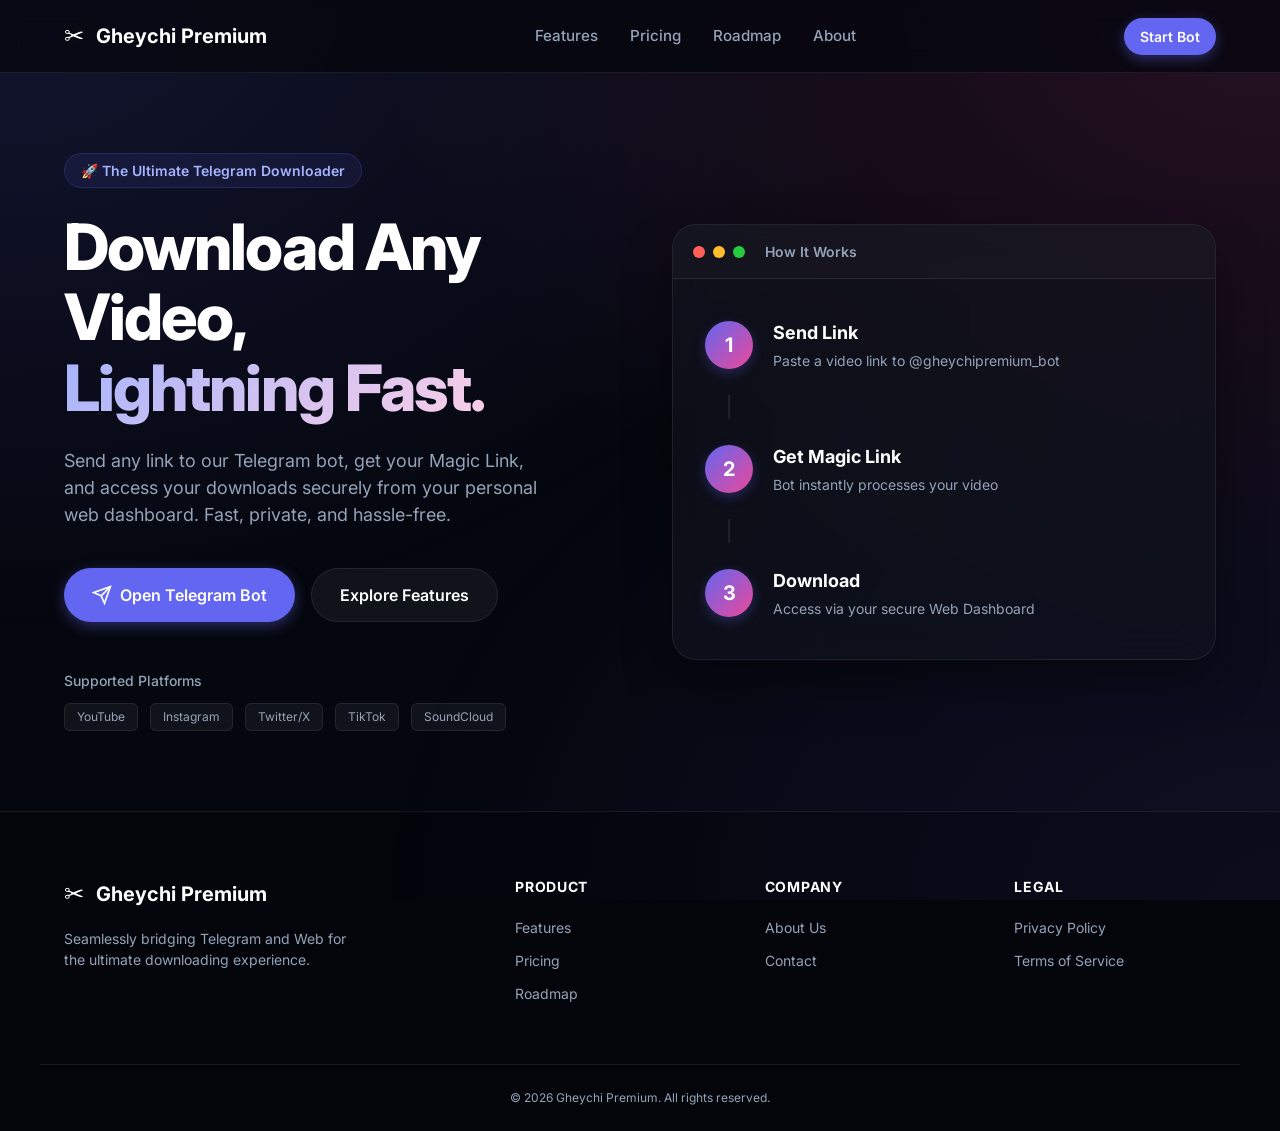
==== website/index.html @ db09d7d5 "Update bot username in website to @gheychipremium_bot" ====
<!DOCTYPE html>
<html lang="en">
<head>
    <meta charset="UTF-8">
    <meta name="viewport" content="width=device-width, initial-scale=1.0">
    <title>Gheychi Premium | Ultimate Media Downloader</title>
    <link rel="preconnect" href="https://fonts.googleapis.com">
    <link rel="preconnect" href="https://fonts.gstatic.com" crossorigin>
    <link href="https://fonts.googleapis.com/css2?family=Inter:wght@400;500;600;700;800&display=swap" rel="stylesheet">
    <link rel="stylesheet" href="style.css">
</head>
<body>
    <div class="background-mesh"></div>

    <nav class="navbar">
        <div class="container nav-wrapper">
            <a href="index.html" class="brand">
                <span class="brand-icon">✂️</span>
                <span class="brand-text">Gheychi Premium</span>
            </a>
            <div class="nav-links">
                <a href="features.html">Features</a>
                <a href="pricing.html">Pricing</a>
                <a href="about-product.html">Roadmap</a>
                <a href="about-us.html">About</a>
            </div>
            <div class="nav-actions">
                <a href="https://t.me/gheychipremium_bot" target="_blank" class="btn btn-primary btn-sm">Start Bot</a>
            </div>
        </div>
    </nav>

    <main class="hero-section">
        <div class="container hero-container">
            <div class="hero-content">
                <div class="badge-pill">🚀 The Ultimate Telegram Downloader</div>
                <h1 class="hero-title">
                    Download Any Video,<br>
                    <span class="text-gradient">Lightning Fast.</span>
                </h1>
                <p class="hero-subtitle">
                    Send any link to our Telegram bot, get your Magic Link, and access your downloads securely from your personal web dashboard. Fast, private, and hassle-free.
                </p>
                <div class="hero-cta-group">
                    <a href="https://t.me/gheychipremium_bot" target="_blank" class="btn btn-primary btn-lg pulse-animation">
                        <svg class="icon" viewBox="0 0 24 24" fill="none" stroke="currentColor" stroke-width="2"><path d="m22 2-7 20-4-9-9-4Z"></path><path d="M22 2 11 13"></path></svg>
                        Open Telegram Bot
                    </a>
                    <a href="features.html" class="btn btn-secondary btn-lg">Explore Features</a>
                </div>
                
                <div class="supported-platforms">
                    <p>Supported Platforms</p>
                    <div class="platform-icons">
                        <span class="platform-tag">YouTube</span>
                        <span class="platform-tag">Instagram</span>
                        <span class="platform-tag">Twitter/X</span>
                        <span class="platform-tag">TikTok</span>
                        <span class="platform-tag">SoundCloud</span>
                    </div>
                </div>
            </div>
            <div class="hero-visual">
                <div class="glass-card main-showcase">
                    <div class="card-header">
                        <div class="mac-dots"><span></span><span></span><span></span></div>
                        <span class="header-title">How It Works</span>
                    </div>
                    <div class="card-body">
                        <div class="step-item">
                            <div class="step-icon">1</div>
                            <div class="step-text">
                                <strong>Send Link</strong>
                                <span>Paste a video link to @gheychipremium_bot</span>
                            </div>
                        </div>
                        <div class="step-divider"></div>
                        <div class="step-item">
                            <div class="step-icon">2</div>
                            <div class="step-text">
                                <strong>Get Magic Link</strong>
                                <span>Bot instantly processes your video</span>
                            </div>
                        </div>
                        <div class="step-divider"></div>
                        <div class="step-item">
                            <div class="step-icon">3</div>
                            <div class="step-text">
                                <strong>Download</strong>
                                <span>Access via your secure Web Dashboard</span>
                            </div>
                        </div>
                    </div>
                </div>
            </div>
        </div>
    </main>

    <footer class="footer">
        <div class="container footer-grid">
            <div class="footer-brand">
                <a href="index.html" class="brand">
                    <span class="brand-icon">✂️</span>
                    <span class="brand-text">Gheychi Premium</span>
                </a>
                <p>Seamlessly bridging Telegram and Web for the ultimate downloading experience.</p>
            </div>
            <div class="footer-links-col">
                <h3>Product</h3>
                <a href="features.html">Features</a>
                <a href="pricing.html">Pricing</a>
                <a href="about-product.html">Roadmap</a>
            </div>
            <div class="footer-links-col">
                <h3>Company</h3>
                <a href="about-us.html">About Us</a>
                <a href="contact.html">Contact</a>
            </div>
            <div class="footer-links-col">
                <h3>Legal</h3>
                <a href="privacy.html">Privacy Policy</a>
                <a href="terms.html">Terms of Service</a>
            </div>
        </div>
        <div class="container copyright">
            <p>&copy; 2026 Gheychi Premium. All rights reserved.</p>
        </div>
    </footer>
</body>
</html>
---- website/style.css ----
:root {
    /* Color Palette */
    --bg-dark: #05070e;
    --bg-card: rgba(18, 20, 31, 0.6);
    --border-color: rgba(255, 255, 255, 0.08);
    
    --text-primary: #ffffff;
    --text-secondary: #94a3b8;
    
    --brand-primary: #6366f1;
    --brand-primary-hover: #4f46e5;
    --brand-secondary: #ec4899;
    
    --glow-color: rgba(99, 102, 241, 0.4);
    
    --font-sans: 'Inter', system-ui, -apple-system, sans-serif;
    
    --radius-md: 12px;
    --radius-lg: 24px;
    --radius-full: 9999px;
    
    --transition-fast: 0.2s cubic-bezier(0.4, 0, 0.2, 1);
}

* {
    margin: 0;
    padding: 0;
    box-sizing: border-box;
}

body {
    background-color: var(--bg-dark);
    color: var(--text-primary);
    font-family: var(--font-sans);
    line-height: 1.5;
    -webkit-font-smoothing: antialiased;
    min-height: 100vh;
    display: flex;
    flex-direction: column;
}

/* Premium Background Mesh Gradient */
.background-mesh {
    position: fixed;
    top: 0;
    left: 0;
    width: 100vw;
    height: 100vh;
    z-index: -1;
    background-image: 
        radial-gradient(at 0% 0%, rgba(99, 102, 241, 0.15) 0px, transparent 50%),
        radial-gradient(at 100% 0%, rgba(236, 72, 153, 0.15) 0px, transparent 50%),
        radial-gradient(at 100% 100%, rgba(99, 102, 241, 0.1) 0px, transparent 50%);
    pointer-events: none;
}

.container {
    width: 100%;
    max-width: 1200px;
    margin: 0 auto;
    padding: 0 24px;
}

/* Typography Utilities */
.text-gradient {
    background: linear-gradient(135deg, #a5b4fc, #fbcfe8);
    -webkit-background-clip: text;
    -webkit-text-fill-color: transparent;
    background-clip: text;
    color: transparent;
}

/* Navigation */
.navbar {
    border-bottom: 1px solid var(--border-color);
    background: rgba(5, 7, 14, 0.8);
    backdrop-filter: blur(12px);
    position: sticky;
    top: 0;
    z-index: 100;
}

.nav-wrapper {
    display: flex;
    align-items: center;
    justify-content: space-between;
    height: 72px;
}

.brand {
    display: flex;
    align-items: center;
    gap: 12px;
    text-decoration: none;
    color: var(--text-primary);
    font-weight: 700;
    font-size: 1.25rem;
}

.brand-icon {
    font-size: 1.5rem;
}

.nav-links {
    display: flex;
    gap: 32px;
}

.nav-links a {
    color: var(--text-secondary);
    text-decoration: none;
    font-weight: 500;
    font-size: 0.95rem;
    transition: color var(--transition-fast);
}

.nav-links a:hover {
    color: var(--text-primary);
}

/* Buttons */
.btn {
    display: inline-flex;
    align-items: center;
    justify-content: center;
    gap: 8px;
    font-weight: 600;
    border-radius: var(--radius-full);
    text-decoration: none;
    transition: all var(--transition-fast);
    cursor: pointer;
    border: none;
}

.btn-sm {
    padding: 8px 16px;
    font-size: 0.875rem;
}

.btn-lg {
    padding: 14px 28px;
    font-size: 1rem;
}

.btn-primary {
    background: var(--brand-primary);
    color: white;
    box-shadow: 0 4px 14px 0 var(--glow-color);
}

.btn-primary:hover {
    background: var(--brand-primary-hover);
    transform: translateY(-1px);
    box-shadow: 0 6px 20px 0 var(--glow-color);
}

.btn-secondary {
    background: rgba(255, 255, 255, 0.05);
    color: var(--text-primary);
    border: 1px solid var(--border-color);
}

.btn-secondary:hover {
    background: rgba(255, 255, 255, 0.1);
}

.icon {
    width: 20px;
    height: 20px;
}

/* Hero Section */
.hero-section {
    flex: 1;
    display: flex;
    align-items: center;
    padding: 80px 0;
}

.hero-container {
    display: grid;
    grid-template-columns: 1fr 1fr;
    gap: 64px;
    align-items: center;
}

.badge-pill {
    display: inline-block;
    padding: 6px 16px;
    border-radius: var(--radius-full);
    background: rgba(99, 102, 241, 0.1);
    color: #a5b4fc;
    font-size: 0.875rem;
    font-weight: 600;
    margin-bottom: 24px;
    border: 1px solid rgba(99, 102, 241, 0.2);
}

.hero-title {
    font-size: 4rem;
    line-height: 1.1;
    font-weight: 800;
    margin-bottom: 24px;
    letter-spacing: -0.03em;
}

.hero-subtitle {
    font-size: 1.125rem;
    color: var(--text-secondary);
    margin-bottom: 40px;
    max-width: 480px;
}

.hero-cta-group {
    display: flex;
    gap: 16px;
    margin-bottom: 48px;
}

/* Supported Platforms */
.supported-platforms p {
    font-size: 0.875rem;
    color: var(--text-secondary);
    margin-bottom: 12px;
    font-weight: 500;
}

.platform-icons {
    display: flex;
    flex-wrap: wrap;
    gap: 12px;
}

.platform-tag {
    font-size: 0.75rem;
    padding: 4px 12px;
    border-radius: 6px;
    background: rgba(255, 255, 255, 0.05);
    border: 1px solid var(--border-color);
    color: var(--text-secondary);
}

/* Hero Visual (Replaces the Mockup) */
.glass-card {
    background: var(--bg-card);
    backdrop-filter: blur(20px);
    -webkit-backdrop-filter: blur(20px);
    border: 1px solid var(--border-color);
    border-radius: var(--radius-lg);
    overflow: hidden;
    box-shadow: 0 24px 48px rgba(0, 0, 0, 0.4);
}

.card-header {
    padding: 16px 20px;
    border-bottom: 1px solid var(--border-color);
    display: flex;
    align-items: center;
    background: rgba(255, 255, 255, 0.02);
}

.mac-dots {
    display: flex;
    gap: 8px;
    margin-right: 20px;
}

.mac-dots span {
    width: 12px;
    height: 12px;
    border-radius: 50%;
}

.mac-dots span:nth-child(1) { background: #ff5f56; }
.mac-dots span:nth-child(2) { background: #ffbd2e; }
.mac-dots span:nth-child(3) { background: #27c93f; }

.header-title {
    font-size: 0.875rem;
    font-weight: 600;
    color: var(--text-secondary);
}

.card-body {
    padding: 40px 32px;
    display: flex;
    flex-direction: column;
    gap: 24px;
}

.step-item {
    display: flex;
    align-items: center;
    gap: 20px;
}

.step-icon {
    width: 48px;
    height: 48px;
    border-radius: 50%;
    background: linear-gradient(135deg, var(--brand-primary), var(--brand-secondary));
    display: flex;
    align-items: center;
    justify-content: center;
    font-size: 1.25rem;
    font-weight: 700;
    box-shadow: 0 4px 12px rgba(99, 102, 241, 0.3);
}

.step-text {
    display: flex;
    flex-direction: column;
}

.step-text strong {
    font-size: 1.125rem;
    margin-bottom: 4px;
}

.step-text span {
    color: var(--text-secondary);
    font-size: 0.875rem;
}

.step-divider {
    height: 24px;
    width: 2px;
    background: var(--border-color);
    margin-left: 23px;
}

/* Footer */
.footer {
    border-top: 1px solid var(--border-color);
    padding: 64px 0 24px;
    background: rgba(0, 0, 0, 0.2);
    margin-top: auto;
}

.footer-grid {
    display: grid;
    grid-template-columns: 2fr 1fr 1fr 1fr;
    gap: 48px;
    margin-bottom: 48px;
}

.footer-brand p {
    color: var(--text-secondary);
    margin-top: 16px;
    font-size: 0.875rem;
    max-width: 300px;
}

.footer-links-col h3 {
    font-size: 0.875rem;
    text-transform: uppercase;
    letter-spacing: 0.05em;
    color: var(--text-primary);
    margin-bottom: 20px;
}

.footer-links-col a {
    display: block;
    color: var(--text-secondary);
    text-decoration: none;
    font-size: 0.875rem;
    margin-bottom: 12px;
    transition: color var(--transition-fast);
}

.footer-links-col a:hover {
    color: var(--text-primary);
}

.copyright {
    text-align: center;
    color: var(--text-secondary);
    font-size: 0.75rem;
    padding-top: 24px;
    border-top: 1px solid var(--border-color);
}

/* Animations */
@keyframes pulse {
    0% { transform: scale(1); box-shadow: 0 0 0 0 rgba(99, 102, 241, 0.7); }
    70% { transform: scale(1.02); box-shadow: 0 0 0 10px rgba(99, 102, 241, 0); }
    100% { transform: scale(1); box-shadow: 0 0 0 0 rgba(99, 102, 241, 0); }
}

.pulse-animation {
    animation: pulse 2s infinite;
}

/* Responsive */
@media (max-width: 992px) {
    .hero-container {
        grid-template-columns: 1fr;
        gap: 48px;
    }
    
    .hero-title {
        font-size: 3rem;
    }
    
    .footer-grid {
        grid-template-columns: 1fr 1fr;
    }
}

@media (max-width: 768px) {
    .nav-links {
        display: none;
    }
    
    .hero-cta-group {
        flex-direction: column;
    }
    
    .hero-title {
        font-size: 2.5rem;
    }
    
    .footer-grid {
        grid-template-columns: 1fr;
        gap: 32px;
    }
}
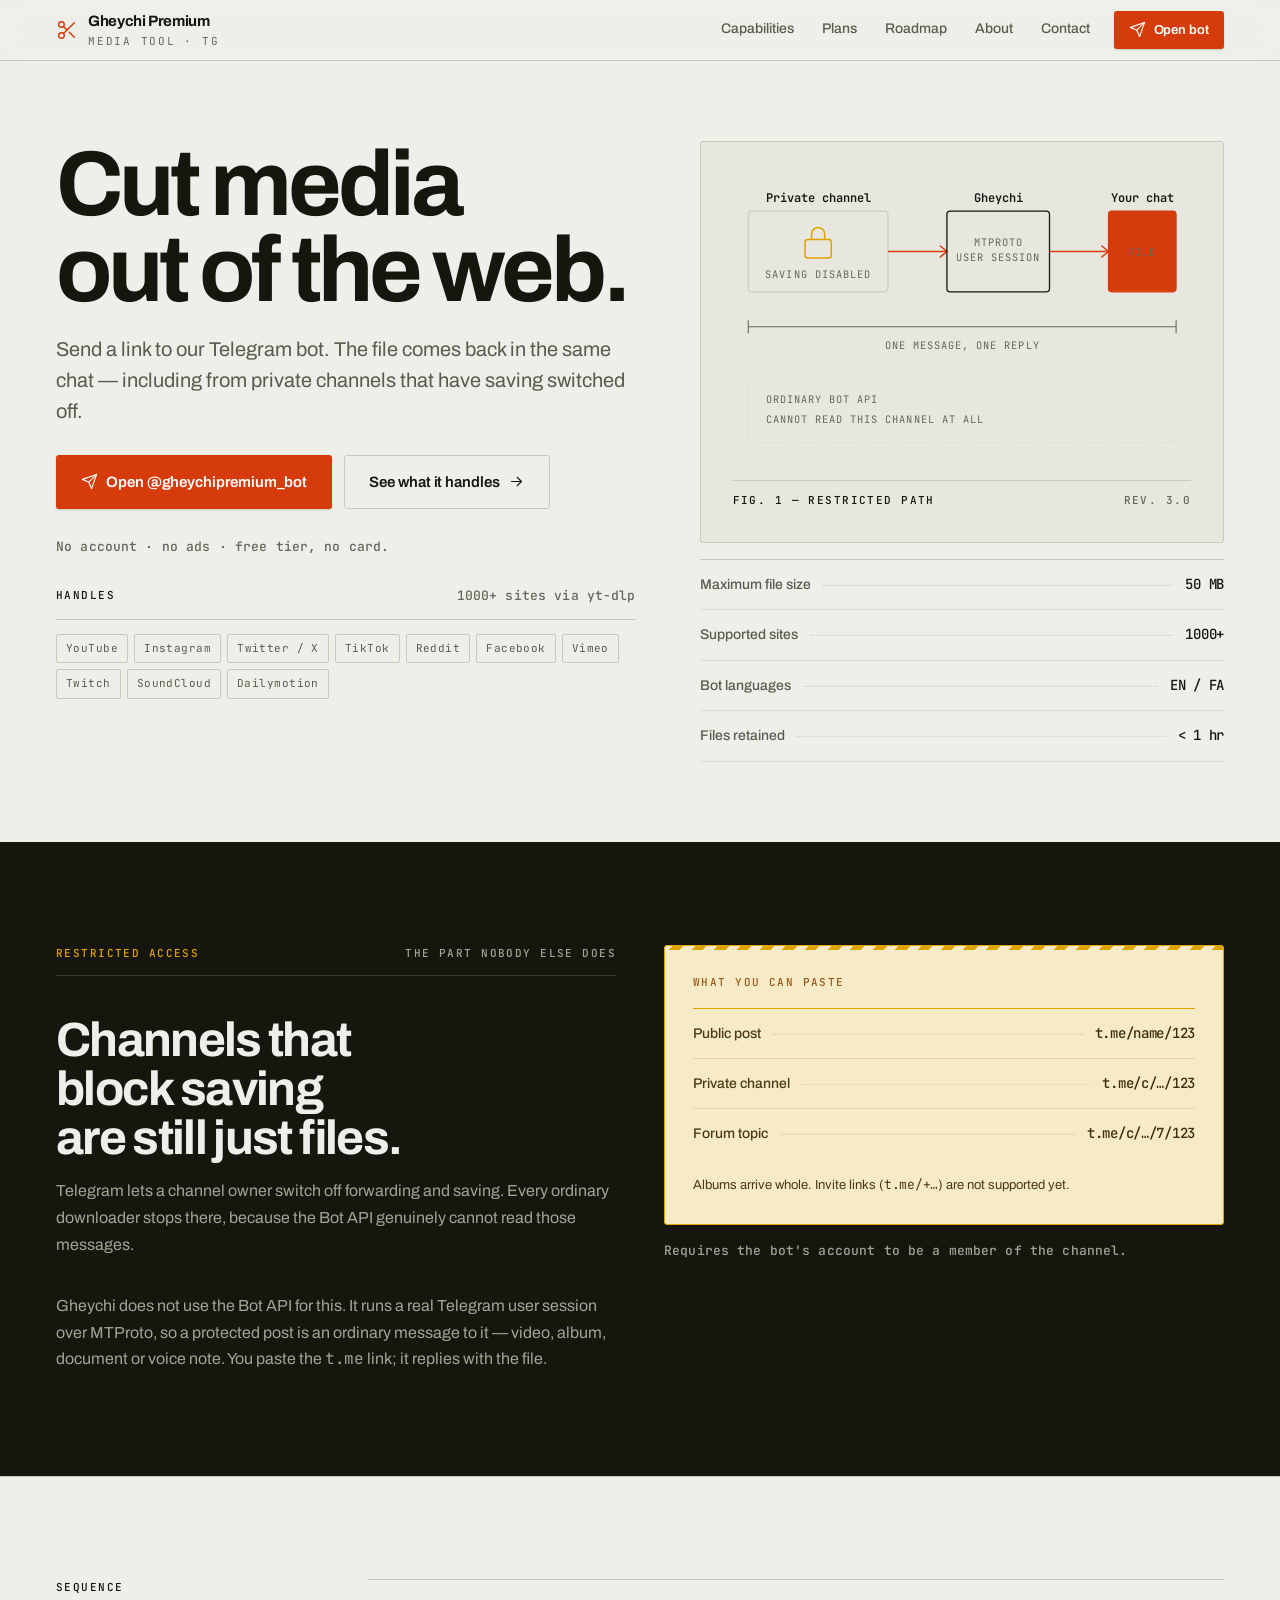
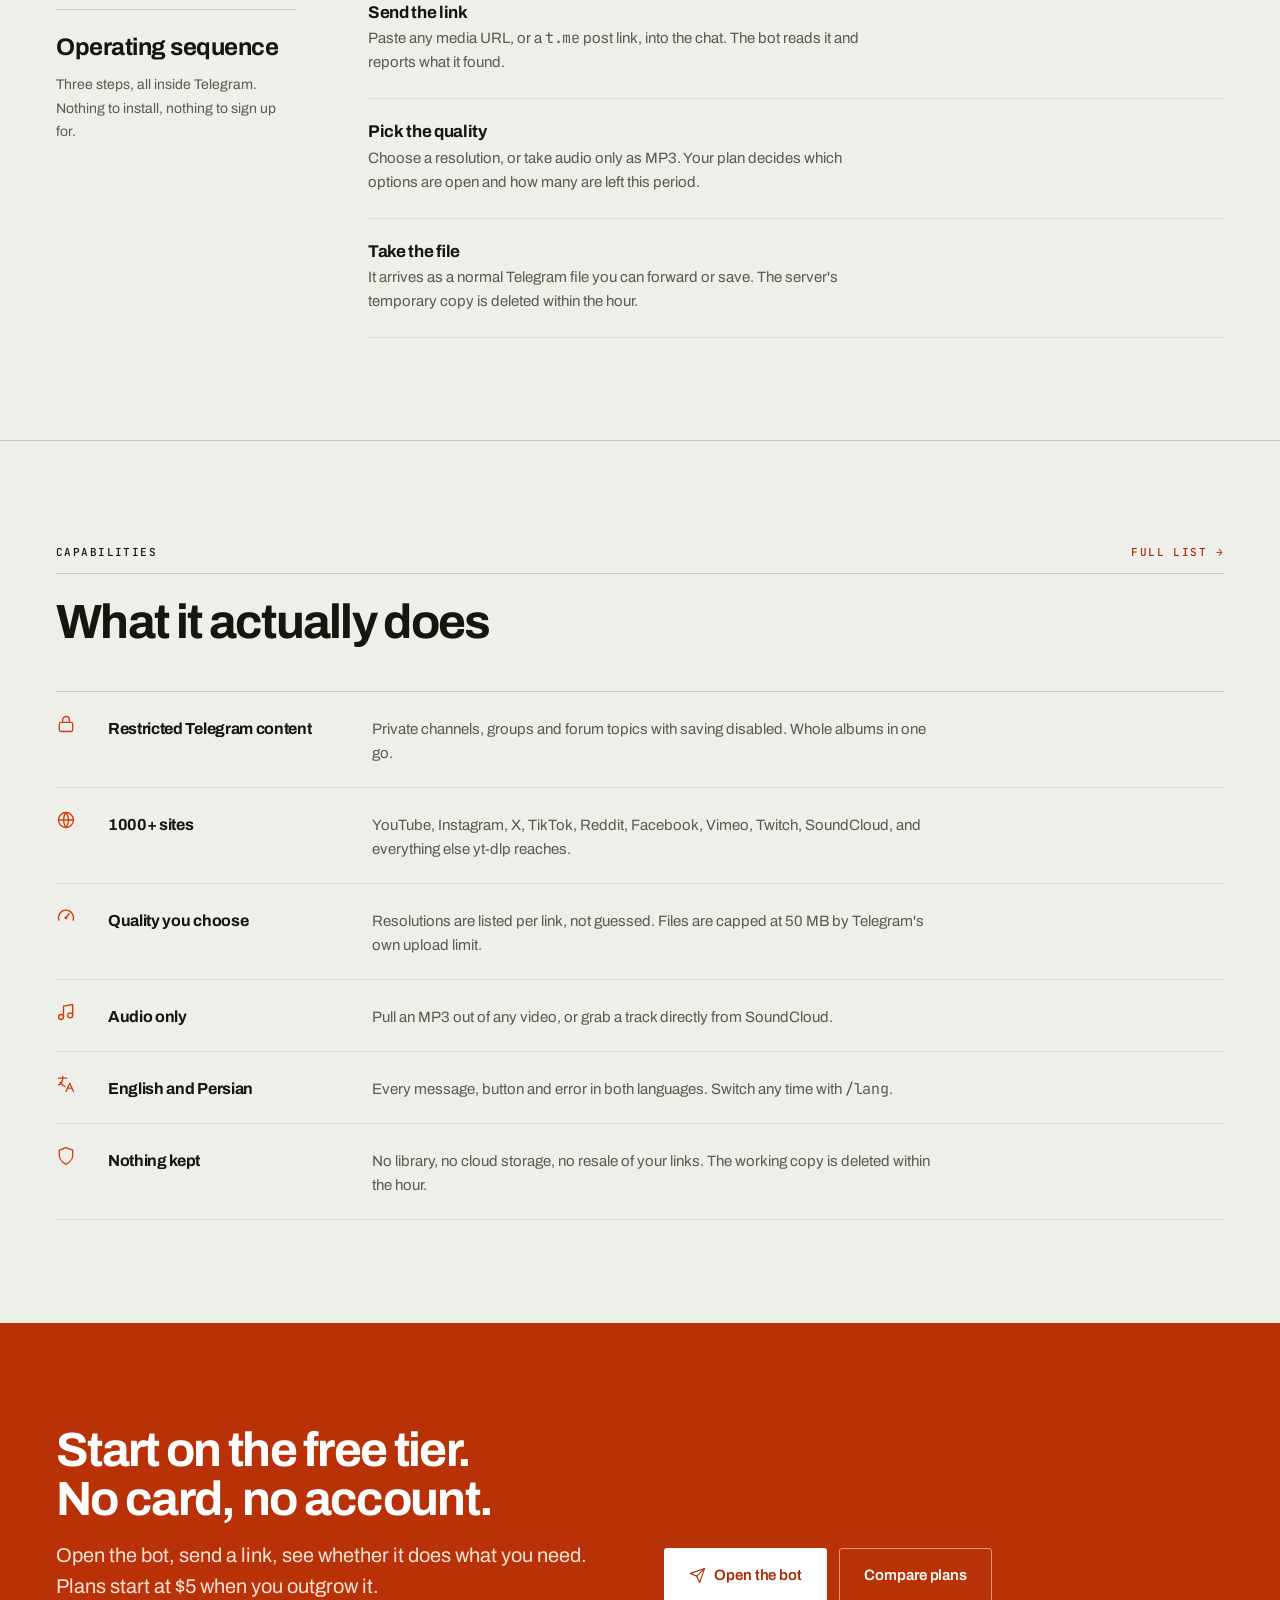
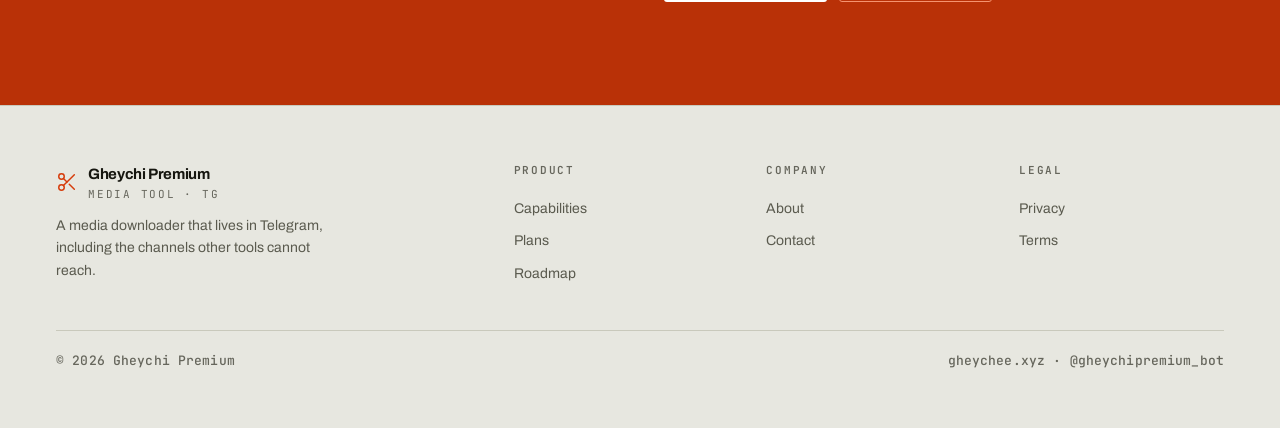
==== commit fe60afdc: "feat(design): rebuild the site, dashboard and admin panel Replaces the dark glassmorphism world — in" ====
--- a/website/index.html
+++ b/website/index.html
@@ -1,130 +1,381 @@
 <!DOCTYPE html>
 <html lang="en">
 <head>
-    <meta charset="UTF-8">
-    <meta name="viewport" content="width=device-width, initial-scale=1.0">
-    <title>Gheychi Premium | Ultimate Media Downloader</title>
-    <link rel="preconnect" href="https://fonts.googleapis.com">
-    <link rel="preconnect" href="https://fonts.gstatic.com" crossorigin>
-    <link href="https://fonts.googleapis.com/css2?family=Inter:wght@400;500;600;700;800&display=swap" rel="stylesheet">
-    <link rel="stylesheet" href="style.css">
+<meta charset="UTF-8">
+<meta name="viewport" content="width=device-width, initial-scale=1">
+<title>Gheychi Premium — Media downloader for Telegram</title>
+<meta name="description" content="Send a link to a Telegram bot and get the file back in the chat. Reaches restricted Telegram channels the ordinary Bot API cannot touch. 1000+ sites, no account, no ads.">
+<link rel="preconnect" href="https://fonts.googleapis.com">
+<link rel="preconnect" href="https://fonts.gstatic.com" crossorigin>
+<link href="https://fonts.googleapis.com/css2?family=Archivo:wght@400;500;600;700&family=JetBrains+Mono:wght@400;500;600&display=swap" rel="stylesheet">
+<link rel="stylesheet" href="style.css">
 </head>
 <body>
-    <div class="background-mesh"></div>
-
-    <nav class="navbar">
-        <div class="container nav-wrapper">
-            <a href="index.html" class="brand">
-                <span class="brand-icon">✂️</span>
-                <span class="brand-text">Gheychi Premium</span>
-            </a>
-            <div class="nav-links">
-                <a href="features.html">Features</a>
-                <a href="pricing.html">Pricing</a>
-                <a href="about-product.html">Roadmap</a>
-                <a href="about-us.html">About</a>
-            </div>
-            <div class="nav-actions">
-                <a href="https://t.me/gheychipremium_bot" target="_blank" class="btn btn-primary btn-sm">Start Bot</a>
-            </div>
-        </div>
+<!--
+THESIS: A tool catalogue for a tool, not another dark SaaS landing with a glowing
+gradient. It refuses the hero-plus-three-feature-cards arrangement; the page is a
+spec sheet whose measured figures do the persuading.
+OWN-WORLD: Paper ground #EFEFEA, ink #16160F, one saturated tool-signal orange
+#D63C0B owning whole bands, hazard yellow reserved for restricted content only.
+Archivo for voice, JetBrains Mono for every measured value. Hairline rules,
+dotted spec leaders, dimension lines, no cards, no glass, no emoji.
+STORY: The visitor learns this bot reaches inside private Telegram channels that
+block saving — the one thing no competitor does — then opens the bot.
+FIRST VIEWPORT: Left, a catalogue title at display scale over a one-line offer
+and the primary action. Right, a measured figure plate diagramming the restricted
+channel to file path, its dimension lines drawing once on entry, over a spec
+table of real figures.
+FORM: Precision instrument / engineering trade catalogue; candidate 5 of 7 on my
+grounded list; seed key dd384b0b.
+FINISH: unreviewed and undocumented is unfinished; this build ends with the finish review, the verdict, DESIGN.md, and every shipping raster carrying its provenance
+-->
+
+<a class="sr-only" href="#main">Skip to content</a>
+
+<svg width="0" height="0" style="position:absolute" aria-hidden="true">
+  <defs>
+    <g id="i-scissors" fill="none" stroke="currentColor" stroke-width="1.6" stroke-linecap="round" stroke-linejoin="round">
+      <circle cx="6" cy="6" r="3"/><circle cx="6" cy="18" r="3"/>
+      <line x1="20" y1="4" x2="8.12" y2="15.88"/><line x1="14.47" y1="14.48" x2="20" y2="20"/><line x1="8.12" y1="8.12" x2="12" y2="12"/>
+    </g>
+    <g id="i-send" fill="none" stroke="currentColor" stroke-width="1.6" stroke-linecap="round" stroke-linejoin="round">
+      <path d="M22 2 11 13"/><path d="M22 2 15 22l-4-9-9-4Z"/>
+    </g>
+    <g id="i-lock" fill="none" stroke="currentColor" stroke-width="1.6" stroke-linecap="round" stroke-linejoin="round">
+      <rect x="4" y="10" width="16" height="11" rx="2"/><path d="M8 10V7a4 4 0 0 1 8 0v3"/>
+    </g>
+    <g id="i-globe" fill="none" stroke="currentColor" stroke-width="1.6" stroke-linecap="round" stroke-linejoin="round">
+      <circle cx="12" cy="12" r="9"/><path d="M3 12h18"/><path d="M12 3a15 15 0 0 1 0 18a15 15 0 0 1 0-18Z"/>
+    </g>
+    <g id="i-audio" fill="none" stroke="currentColor" stroke-width="1.6" stroke-linecap="round" stroke-linejoin="round">
+      <path d="M9 18V5l11-2v13"/><circle cx="6" cy="18" r="3"/><circle cx="17" cy="16" r="3"/>
+    </g>
+    <g id="i-gauge" fill="none" stroke="currentColor" stroke-width="1.6" stroke-linecap="round" stroke-linejoin="round">
+      <path d="M12 14 16 9"/><circle cx="12" cy="14" r="1"/><path d="M3.5 17a9 9 0 1 1 17 0"/>
+    </g>
+    <g id="i-langs" fill="none" stroke="currentColor" stroke-width="1.6" stroke-linecap="round" stroke-linejoin="round">
+      <path d="M3 5h10"/><path d="M8 3v2c0 4.5-2 7-5 8"/><path d="M5 10c1.5 2.5 3.5 4 6 5"/><path d="M12 21l4.5-10 4.5 10"/><path d="M14 17h5"/>
+    </g>
+    <g id="i-shield" fill="none" stroke="currentColor" stroke-width="1.6" stroke-linecap="round" stroke-linejoin="round">
+      <path d="M12 22s8-4 8-10V5l-8-3-8 3v7c0 6 8 10 8 10Z"/>
+    </g>
+    <g id="i-check" fill="none" stroke="currentColor" stroke-width="2.2" stroke-linecap="round" stroke-linejoin="round">
+      <path d="m4 12 5.5 5.5L20 7"/>
+    </g>
+    <g id="i-arrow" fill="none" stroke="currentColor" stroke-width="1.6" stroke-linecap="round" stroke-linejoin="round">
+      <path d="M5 12h14"/><path d="m13 6 6 6-6 6"/>
+    </g>
+    <g id="i-mail" fill="none" stroke="currentColor" stroke-width="1.6" stroke-linecap="round" stroke-linejoin="round">
+      <rect x="3" y="5" width="18" height="14" rx="2"/><path d="m3 7 9 6 9-6"/>
+    </g>
+    <g id="i-menu" fill="none" stroke="currentColor" stroke-width="1.6" stroke-linecap="round">
+      <path d="M4 7h16"/><path d="M4 12h16"/><path d="M4 17h16"/>
+    </g>
+  </defs>
+</svg>
+
+<header class="nav">
+  <div class="wrap nav-in">
+    <a class="brand" href="index.html">
+      <svg viewBox="0 0 24 24" aria-hidden="true"><use href="#i-scissors"/></svg>
+      <span class="stack-s" style="gap:0">
+        <b>Gheychi Premium</b>
+        <span>Media tool · TG</span>
+      </span>
+    </a>
+    <nav class="nav-links" aria-label="Primary">
+      <a href="features.html">Capabilities</a>
+      <a href="pricing.html">Plans</a>
+      <a href="about-product.html">Roadmap</a>
+      <a href="about-us.html">About</a>
+      <a href="contact.html">Contact</a>
     </nav>
-
-    <main class="hero-section">
-        <div class="container hero-container">
-            <div class="hero-content">
-                <div class="badge-pill">🚀 The Ultimate Telegram Downloader</div>
-                <h1 class="hero-title">
-                    Download Any Video,<br>
-                    <span class="text-gradient">Lightning Fast.</span>
-                </h1>
-                <p class="hero-subtitle">
-                    Send any link to our Telegram bot, get your Magic Link, and access your downloads securely from your personal web dashboard. Fast, private, and hassle-free.
-                </p>
-                <div class="hero-cta-group">
-                    <a href="https://t.me/gheychipremium_bot" target="_blank" class="btn btn-primary btn-lg pulse-animation">
-                        <svg class="icon" viewBox="0 0 24 24" fill="none" stroke="currentColor" stroke-width="2"><path d="m22 2-7 20-4-9-9-4Z"></path><path d="M22 2 11 13"></path></svg>
-                        Open Telegram Bot
-                    </a>
-                    <a href="features.html" class="btn btn-secondary btn-lg">Explore Features</a>
-                </div>
-                
-                <div class="supported-platforms">
-                    <p>Supported Platforms</p>
-                    <div class="platform-icons">
-                        <span class="platform-tag">YouTube</span>
-                        <span class="platform-tag">Instagram</span>
-                        <span class="platform-tag">Twitter/X</span>
-                        <span class="platform-tag">TikTok</span>
-                        <span class="platform-tag">SoundCloud</span>
-                    </div>
-                </div>
-            </div>
-            <div class="hero-visual">
-                <div class="glass-card main-showcase">
-                    <div class="card-header">
-                        <div class="mac-dots"><span></span><span></span><span></span></div>
-                        <span class="header-title">How It Works</span>
-                    </div>
-                    <div class="card-body">
-                        <div class="step-item">
-                            <div class="step-icon">1</div>
-                            <div class="step-text">
-                                <strong>Send Link</strong>
-                                <span>Paste a video link to @gheychipremium_bot</span>
-                            </div>
-                        </div>
-                        <div class="step-divider"></div>
-                        <div class="step-item">
-                            <div class="step-icon">2</div>
-                            <div class="step-text">
-                                <strong>Get Magic Link</strong>
-                                <span>Bot instantly processes your video</span>
-                            </div>
-                        </div>
-                        <div class="step-divider"></div>
-                        <div class="step-item">
-                            <div class="step-icon">3</div>
-                            <div class="step-text">
-                                <strong>Download</strong>
-                                <span>Access via your secure Web Dashboard</span>
-                            </div>
-                        </div>
-                    </div>
-                </div>
-            </div>
-        </div>
-    </main>
-
-    <footer class="footer">
-        <div class="container footer-grid">
-            <div class="footer-brand">
-                <a href="index.html" class="brand">
-                    <span class="brand-icon">✂️</span>
-                    <span class="brand-text">Gheychi Premium</span>
-                </a>
-                <p>Seamlessly bridging Telegram and Web for the ultimate downloading experience.</p>
-            </div>
-            <div class="footer-links-col">
-                <h3>Product</h3>
-                <a href="features.html">Features</a>
-                <a href="pricing.html">Pricing</a>
-                <a href="about-product.html">Roadmap</a>
-            </div>
-            <div class="footer-links-col">
-                <h3>Company</h3>
-                <a href="about-us.html">About Us</a>
-                <a href="contact.html">Contact</a>
-            </div>
-            <div class="footer-links-col">
-                <h3>Legal</h3>
-                <a href="privacy.html">Privacy Policy</a>
-                <a href="terms.html">Terms of Service</a>
-            </div>
-        </div>
-        <div class="container copyright">
-            <p>&copy; 2026 Gheychi Premium. All rights reserved.</p>
-        </div>
-    </footer>
+    <a class="btn btn-signal btn-sm nav-cta" href="https://t.me/gheychipremium_bot" target="_blank" rel="noopener">
+      <svg viewBox="0 0 24 24" aria-hidden="true"><use href="#i-send"/></svg> Open bot
+    </a>
+    <button class="nav-toggle" data-nav-toggle aria-expanded="false" aria-label="Open menu" aria-controls="navdrawer">
+      <svg viewBox="0 0 24 24" width="20" height="20" aria-hidden="true"><use href="#i-menu"/></svg>
+    </button>
+  </div>
+  <div class="nav-drawer" id="navdrawer" data-nav-drawer>
+    <div class="wrap">
+      <a href="features.html">Capabilities</a>
+      <a href="pricing.html">Plans</a>
+      <a href="about-product.html">Roadmap</a>
+      <a href="about-us.html">About</a>
+      <a href="contact.html">Contact</a>
+    </div>
+  </div>
+</header>
+
+<main id="main">
+
+  <!-- ===== FIRST VIEWPORT ===== -->
+  <section class="wrap" style="padding-block: clamp(2.5rem,7vw,5rem)">
+    <div class="cols cols-hero">
+      <div class="stack-l">
+        <div>
+          <h1 class="t-display">Cut media<br>out of the web.</h1>
+          <p class="t-lead" style="margin-top:1.25rem">
+            Send a link to our Telegram bot. The file comes back in the same chat —
+            including from private channels that have saving switched off.
+          </p>
+        </div>
+
+        <div class="row">
+          <a class="btn btn-signal btn-lg" href="https://t.me/gheychipremium_bot" target="_blank" rel="noopener">
+            <svg viewBox="0 0 24 24" aria-hidden="true"><use href="#i-send"/></svg>
+            Open @gheychipremium_bot
+          </a>
+          <a class="btn btn-line btn-lg" href="features.html">
+            See what it handles
+            <svg viewBox="0 0 24 24" aria-hidden="true"><use href="#i-arrow"/></svg>
+          </a>
+        </div>
+
+        <p class="spec spec-plain">No account · no ads · free tier, no card.</p>
+
+        <div>
+          <div class="sec-rule" style="margin-bottom:.875rem">
+            <span class="spec spec-ink">Handles</span>
+            <span class="spec spec-plain">1000+ sites via yt-dlp</span>
+          </div>
+          <div class="chips">
+            <span class="chip">YouTube</span><span class="chip">Instagram</span>
+            <span class="chip">Twitter / X</span><span class="chip">TikTok</span>
+            <span class="chip">Reddit</span><span class="chip">Facebook</span>
+            <span class="chip">Vimeo</span><span class="chip">Twitch</span>
+            <span class="chip">SoundCloud</span><span class="chip">Dailymotion</span>
+          </div>
+        </div>
+      </div>
+
+      <!-- Figure plate: the mechanism, drawn and measured -->
+      <div class="stack">
+        <div class="plate">
+          <svg class="dim" viewBox="0 0 420 268" role="img" aria-labelledby="figtitle" style="width:100%;height:auto">
+            <title id="figtitle">Diagram: a locked Telegram channel routed through the bot's user session to your chat</title>
+
+            <!-- locked source -->
+            <rect x="14" y="34" width="128" height="74" rx="3" fill="none" stroke="var(--rule)" stroke-width="1" data-delay="0"/>
+            <g stroke="var(--hazard)" stroke-width="1.4" fill="none" stroke-linecap="round" data-delay="1">
+              <rect x="66" y="60" width="24" height="17" rx="2.5"/><path d="M72 60v-5a6 6 0 0 1 12 0v5"/>
+            </g>
+            <text class="fig-label" x="78" y="95" text-anchor="middle">Saving disabled</text>
+            <text class="fig-value" x="78" y="26" text-anchor="middle">Private channel</text>
+
+            <!-- routing -->
+            <path d="M142 71 H196" stroke="var(--signal)" stroke-width="1.4" fill="none" data-delay="2"/>
+            <path d="M190 66 l6 5 -6 5" stroke="var(--signal)" stroke-width="1.4" fill="none" stroke-linecap="round" stroke-linejoin="round" data-delay="2"/>
+
+            <rect x="196" y="34" width="94" height="74" rx="3" fill="none" stroke="var(--ink)" stroke-width="1.2" data-delay="2"/>
+            <text class="fig-value" x="243" y="26" text-anchor="middle">Gheychi</text>
+            <text class="fig-label" x="243" y="66" text-anchor="middle">MTProto</text>
+            <text class="fig-label" x="243" y="80" text-anchor="middle">user session</text>
+
+            <path d="M290 71 H344" stroke="var(--signal)" stroke-width="1.4" fill="none" data-delay="3"/>
+            <path d="M338 66 l6 5 -6 5" stroke="var(--signal)" stroke-width="1.4" fill="none" stroke-linecap="round" stroke-linejoin="round" data-delay="3"/>
+
+            <rect x="344" y="34" width="62" height="74" rx="3" fill="var(--signal)" stroke="var(--signal)" stroke-width="1" data-delay="3"/>
+            <text class="fig-value" x="375" y="26" text-anchor="middle">Your chat</text>
+            <text class="fig-label" x="375" y="75" text-anchor="middle" fill="#fff">File</text>
+
+            <!-- dimension line -->
+            <path d="M14 140 H406" stroke="var(--ink-3)" stroke-width="1" fill="none" data-delay="4"/>
+            <path d="M14 134 v12 M406 134 v12" stroke="var(--ink-3)" stroke-width="1" fill="none" data-delay="4"/>
+            <text class="fig-label" x="210" y="160" text-anchor="middle">One message, one reply</text>
+
+            <!-- the ordinary path, for contrast -->
+            <rect x="14" y="188" width="392" height="58" rx="3" fill="none" stroke="var(--rule-soft)" stroke-width="1" stroke-dasharray="3 3" data-delay="4"/>
+            <text class="fig-label" x="30" y="210">Ordinary Bot API</text>
+            <text class="fig-label" x="30" y="228" fill="var(--ink-3)">cannot read this channel at all</text>
+          </svg>
+
+          <div class="plate-caption">
+            <span class="spec spec-ink">Fig. 1 — Restricted path</span>
+            <span class="spec">Rev. 3.0</span>
+          </div>
+        </div>
+
+        <dl class="specs" style="margin:0">
+          <div class="spec-row"><dt>Maximum file size</dt><span class="leader"></span><dd>50 MB</dd></div>
+          <div class="spec-row"><dt>Supported sites</dt><span class="leader"></span><dd>1000+</dd></div>
+          <div class="spec-row"><dt>Bot languages</dt><span class="leader"></span><dd>EN / FA</dd></div>
+          <div class="spec-row"><dt>Files retained</dt><span class="leader"></span><dd>&lt; 1 hr</dd></div>
+        </dl>
+      </div>
+    </div>
+  </section>
+
+  <!-- ===== THE DIFFERENTIATOR ===== -->
+  <section class="band band-plate">
+    <div class="wrap">
+      <div class="cols cols-2">
+        <div class="stack">
+          <div class="sec-rule">
+            <span class="spec" style="color:var(--hazard)">Restricted access</span>
+            <span class="spec">The part nobody else does</span>
+          </div>
+          <h2 class="t-h2">Channels that block saving<br>are still just files.</h2>
+          <p class="t-body">
+            Telegram lets a channel owner switch off forwarding and saving. Every ordinary
+            downloader stops there, because the Bot API genuinely cannot read those messages.
+          </p>
+          <p class="t-body">
+            Gheychi does not use the Bot API for this. It runs a real Telegram user session over
+            MTProto, so a protected post is an ordinary message to it — video, album, document or
+            voice note. You paste the <span class="num">t.me</span> link; it replies with the file.
+          </p>
+        </div>
+
+        <div class="stack">
+          <div class="restricted">
+            <p class="spec" style="margin-bottom:.625rem">What you can paste</p>
+            <dl class="specs" style="border-top-color:var(--hazard)">
+              <div class="spec-row" style="border-bottom-color:#E4D3A4"><dt style="color:#4A3A12">Public post</dt><span class="leader" style="border-bottom-color:#D9C48F"></span><dd style="color:#3A2E0E">t.me/name/123</dd></div>
+              <div class="spec-row" style="border-bottom-color:#E4D3A4"><dt style="color:#4A3A12">Private channel</dt><span class="leader" style="border-bottom-color:#D9C48F"></span><dd style="color:#3A2E0E">t.me/c/…/123</dd></div>
+              <div class="spec-row" style="border-bottom:0"><dt style="color:#4A3A12">Forum topic</dt><span class="leader" style="border-bottom-color:#D9C48F"></span><dd style="color:#3A2E0E">t.me/c/…/7/123</dd></div>
+            </dl>
+            <p style="font-size:.8125rem;margin-top:.875rem">
+              Albums arrive whole. Invite links (<span class="num">t.me/+…</span>) are not supported yet.
+            </p>
+          </div>
+          <p class="spec spec-plain">Requires the bot's account to be a member of the channel.</p>
+        </div>
+      </div>
+    </div>
+  </section>
+
+  <!-- ===== SEQUENCE ===== -->
+  <section class="band">
+    <div class="wrap">
+      <div class="cols cols-doc">
+        <div class="sec-head" style="margin:0">
+          <div class="sec-rule"><span class="spec spec-ink">Sequence</span></div>
+          <h2 class="t-h3">Operating sequence</h2>
+          <p class="t-body" style="font-size:.875rem;margin-top:.75rem">
+            Three steps, all inside Telegram. Nothing to install, nothing to sign up for.
+          </p>
+        </div>
+
+        <div class="steps" data-stagger>
+          <div class="step rise">
+            <h3>Send the link</h3>
+            <p>Paste any media URL, or a <span class="num">t.me</span> post link, into the chat. The bot reads it and reports what it found.</p>
+          </div>
+          <div class="step rise">
+            <h3>Pick the quality</h3>
+            <p>Choose a resolution, or take audio only as MP3. Your plan decides which options are open and how many are left this period.</p>
+          </div>
+          <div class="step rise">
+            <h3>Take the file</h3>
+            <p>It arrives as a normal Telegram file you can forward or save. The server's temporary copy is deleted within the hour.</p>
+          </div>
+        </div>
+      </div>
+    </div>
+  </section>
+
+  <!-- ===== CAPABILITIES ===== -->
+  <section class="band">
+    <div class="wrap">
+      <div class="sec-head">
+        <div class="sec-rule">
+          <span class="spec spec-ink">Capabilities</span>
+          <a class="spec spec-signal" href="features.html" style="text-decoration:none">Full list →</a>
+        </div>
+        <h2 class="t-h2">What it actually does</h2>
+      </div>
+
+      <div class="caps" data-stagger>
+        <div class="cap rise">
+          <span class="cap-icon"><svg viewBox="0 0 24 24" aria-hidden="true"><use href="#i-lock"/></svg></span>
+          <h3>Restricted Telegram content</h3>
+          <p>Private channels, groups and forum topics with saving disabled. Whole albums in one go.</p>
+        </div>
+        <div class="cap rise">
+          <span class="cap-icon"><svg viewBox="0 0 24 24" aria-hidden="true"><use href="#i-globe"/></svg></span>
+          <h3>1000+ sites</h3>
+          <p>YouTube, Instagram, X, TikTok, Reddit, Facebook, Vimeo, Twitch, SoundCloud, and everything else yt-dlp reaches.</p>
+        </div>
+        <div class="cap rise">
+          <span class="cap-icon"><svg viewBox="0 0 24 24" aria-hidden="true"><use href="#i-gauge"/></svg></span>
+          <h3>Quality you choose</h3>
+          <p>Resolutions are listed per link, not guessed. Files are capped at 50 MB by Telegram's own upload limit.</p>
+        </div>
+        <div class="cap rise">
+          <span class="cap-icon"><svg viewBox="0 0 24 24" aria-hidden="true"><use href="#i-audio"/></svg></span>
+          <h3>Audio only</h3>
+          <p>Pull an MP3 out of any video, or grab a track directly from SoundCloud.</p>
+        </div>
+        <div class="cap rise">
+          <span class="cap-icon"><svg viewBox="0 0 24 24" aria-hidden="true"><use href="#i-langs"/></svg></span>
+          <h3>English and Persian</h3>
+          <p>Every message, button and error in both languages. Switch any time with <span class="num">/lang</span>.</p>
+        </div>
+        <div class="cap rise">
+          <span class="cap-icon"><svg viewBox="0 0 24 24" aria-hidden="true"><use href="#i-shield"/></svg></span>
+          <h3>Nothing kept</h3>
+          <p>No library, no cloud storage, no resale of your links. The working copy is deleted within the hour.</p>
+        </div>
+      </div>
+    </div>
+  </section>
+
+  <!-- ===== CLOSE ===== -->
+  <section class="band band-signal">
+    <div class="wrap">
+      <div class="cols cols-2" style="align-items:end">
+        <div class="stack">
+          <h2 class="t-h2">Start on the free tier.<br>No card, no account.</h2>
+          <p class="t-lead">Open the bot, send a link, see whether it does what you need. Plans start at $5 when you outgrow it.</p>
+        </div>
+        <div class="row" style="justify-content:flex-start">
+          <a class="btn btn-onsignal btn-lg" href="https://t.me/gheychipremium_bot" target="_blank" rel="noopener">
+            <svg viewBox="0 0 24 24" aria-hidden="true"><use href="#i-send"/></svg> Open the bot
+          </a>
+          <a class="btn btn-lg" style="border-color:#F5936F;color:#fff" href="pricing.html">Compare plans</a>
+        </div>
+      </div>
+    </div>
+  </section>
+
+</main>
+
+<footer class="foot">
+  <div class="wrap">
+    <div class="foot-grid">
+      <div>
+        <a class="brand" href="index.html">
+          <svg viewBox="0 0 24 24" aria-hidden="true"><use href="#i-scissors"/></svg>
+          <span class="stack-s" style="gap:0"><b>Gheychi Premium</b><span>Media tool · TG</span></span>
+        </a>
+        <p class="foot-note">A media downloader that lives in Telegram, including the channels other tools cannot reach.</p>
+      </div>
+      <div class="foot-col">
+        <p class="foot-title">Product</p>
+        <a href="features.html">Capabilities</a>
+        <a href="pricing.html">Plans</a>
+        <a href="about-product.html">Roadmap</a>
+      </div>
+      <div class="foot-col">
+        <p class="foot-title">Company</p>
+        <a href="about-us.html">About</a>
+        <a href="contact.html">Contact</a>
+      </div>
+      <div class="foot-col">
+        <p class="foot-title">Legal</p>
+        <a href="privacy.html">Privacy</a>
+        <a href="terms.html">Terms</a>
+      </div>
+    </div>
+    <div class="foot-base">
+      <span class="spec spec-plain">© 2026 Gheychi Premium</span>
+      <span class="spec spec-plain">gheychee.xyz · @gheychipremium_bot</span>
+    </div>
+  </div>
+</footer>
+
+<script src="script.js"></script>
 </body>
 </html>
--- a/website/style.css
+++ b/website/style.css
@@ -1,427 +1,473 @@
+/* ============================================================
+   GHEYCHI PREMIUM — TRADE CATALOGUE SYSTEM
+   Seed dd384b0b · direction candidate 5 of 7
+   ============================================================ */
+
+/* ---------- 1. TOKENS ---------- */
+
 :root {
-    /* Color Palette */
-    --bg-dark: #05070e;
-    --bg-card: rgba(18, 20, 31, 0.6);
-    --border-color: rgba(255, 255, 255, 0.08);
-    
-    --text-primary: #ffffff;
-    --text-secondary: #94a3b8;
-    
-    --brand-primary: #6366f1;
-    --brand-primary-hover: #4f46e5;
-    --brand-secondary: #ec4899;
-    
-    --glow-color: rgba(99, 102, 241, 0.4);
-    
-    --font-sans: 'Inter', system-ui, -apple-system, sans-serif;
-    
-    --radius-md: 12px;
-    --radius-lg: 24px;
-    --radius-full: 9999px;
-    
-    --transition-fast: 0.2s cubic-bezier(0.4, 0, 0.2, 1);
-}
-
-* {
-    margin: 0;
-    padding: 0;
-    box-sizing: border-box;
+  /* Ground & ink. The scene is a phone in daylight, mid-errand —
+     a lit page, not a dark console. */
+  --paper:        #EFEFEA;
+  --paper-2:      #E7E7E0;
+  --paper-3:      #DEDED5;
+  --ink:          #16160F;
+  --ink-2:        #5A5A4E;
+  --ink-3:        #66665C;
+  --rule:         #C9C9BC;
+  --rule-soft:    #DBDBD0;
+
+  /* Signal. One saturated tool-world orange, used at page scale. */
+  --signal:       #D63C0B;
+  --signal-deep:  #A82C05;
+  --signal-wash:  #FBE3DB;
+
+  /* Hazard. Reserved exclusively for restricted-content surfaces. */
+  --hazard:       #E0A400;
+  --hazard-wash:  #F7EBC7;
+
+  /* Inverted plate */
+  --plate:        #16160F;
+  --plate-2:      #24241A;
+  --plate-ink:    #EFEFEA;
+  --plate-ink-2:  #A3A395;
+  --plate-rule:   #37372A;
+
+  --ok:           #2C6E45;
+  --warn:         #96591A;
+
+  /* Type */
+  --sans: 'Archivo', ui-sans-serif, system-ui, -apple-system, 'Helvetica Neue', Arial, sans-serif;
+  --mono: 'JetBrains Mono', ui-monospace, 'SFMono-Regular', Menlo, Consolas, monospace;
+
+  /* Measures */
+  --gut:      clamp(1.25rem, 4vw, 2.5rem);
+  --maxw:     78rem;
+  --radius:   3px;
+
+  /* Motion */
+  --ease:     cubic-bezier(.16, 1, .3, 1);
+  --fast:     140ms;
+  --med:      320ms;
+  --slow:     620ms;
+}
+
+/* ---------- 2. RESET ---------- */
+
+*, *::before, *::after { box-sizing: border-box; }
+
+html {
+  -webkit-text-size-adjust: 100%;
+  scroll-behavior: smooth;
+  /* Browser surfaces belong to the design system. */
+  scrollbar-color: var(--rule) var(--paper-2);
+  scrollbar-width: thin;
+}
+
+@media (prefers-reduced-motion: reduce) {
+  html { scroll-behavior: auto; }
+  *, *::before, *::after {
+    animation-duration: .01ms !important;
+    animation-iteration-count: 1 !important;
+    transition-duration: .01ms !important;
+  }
 }
 
 body {
-    background-color: var(--bg-dark);
-    color: var(--text-primary);
-    font-family: var(--font-sans);
-    line-height: 1.5;
-    -webkit-font-smoothing: antialiased;
-    min-height: 100vh;
-    display: flex;
-    flex-direction: column;
-}
-
-/* Premium Background Mesh Gradient */
-.background-mesh {
-    position: fixed;
-    top: 0;
-    left: 0;
-    width: 100vw;
-    height: 100vh;
-    z-index: -1;
-    background-image: 
-        radial-gradient(at 0% 0%, rgba(99, 102, 241, 0.15) 0px, transparent 50%),
-        radial-gradient(at 100% 0%, rgba(236, 72, 153, 0.15) 0px, transparent 50%),
-        radial-gradient(at 100% 100%, rgba(99, 102, 241, 0.1) 0px, transparent 50%);
-    pointer-events: none;
-}
-
-.container {
-    width: 100%;
-    max-width: 1200px;
-    margin: 0 auto;
-    padding: 0 24px;
-}
-
-/* Typography Utilities */
-.text-gradient {
-    background: linear-gradient(135deg, #a5b4fc, #fbcfe8);
-    -webkit-background-clip: text;
-    -webkit-text-fill-color: transparent;
-    background-clip: text;
-    color: transparent;
-}
-
-/* Navigation */
-.navbar {
-    border-bottom: 1px solid var(--border-color);
-    background: rgba(5, 7, 14, 0.8);
-    backdrop-filter: blur(12px);
-    position: sticky;
-    top: 0;
-    z-index: 100;
-}
-
-.nav-wrapper {
-    display: flex;
-    align-items: center;
-    justify-content: space-between;
-    height: 72px;
-}
-
-.brand {
-    display: flex;
-    align-items: center;
-    gap: 12px;
-    text-decoration: none;
-    color: var(--text-primary);
-    font-weight: 700;
-    font-size: 1.25rem;
-}
-
-.brand-icon {
-    font-size: 1.5rem;
-}
-
-.nav-links {
-    display: flex;
-    gap: 32px;
-}
-
+  margin: 0;
+  background: var(--paper);
+  color: var(--ink);
+  font-family: var(--sans);
+  font-size: 1rem;
+  line-height: 1.6;
+  font-feature-settings: 'kern' 1, 'liga' 1;
+  -webkit-font-smoothing: antialiased;
+  text-rendering: optimizeLegibility;
+}
+
+::selection { background: var(--signal); color: #fff; }
+:where(a, button, input, textarea, select, summary, [tabindex]):focus-visible {
+  outline: 2px solid var(--signal);
+  outline-offset: 2px;
+  border-radius: 1px;
+}
+:where(input, textarea) { caret-color: var(--signal); }
+
+::-webkit-scrollbar { width: 11px; height: 11px; }
+::-webkit-scrollbar-track { background: var(--paper-2); }
+::-webkit-scrollbar-thumb { background: var(--rule); border: 3px solid var(--paper-2); border-radius: 99px; }
+::-webkit-scrollbar-thumb:hover { background: var(--ink-3); }
+
+img, svg { max-width: 100%; display: block; }
+hr { border: 0; border-top: 1px solid var(--rule); margin: 0; }
+
+/* ---------- 3. TYPE SCALE ---------- */
+
+h1, h2, h3, h4 {
+  margin: 0;
+  font-weight: 700;
+  letter-spacing: -0.03em;
+  line-height: 1.02;
+  text-wrap: balance;
+}
+
+.t-display {
+  font-size: clamp(2.75rem, 8.5vw, 5.75rem);
+  letter-spacing: -0.045em;
+  line-height: .94;
+}
+.t-h2 { font-size: clamp(1.85rem, 4.2vw, 3rem); letter-spacing: -0.035em; }
+.t-h3 { font-size: clamp(1.2rem, 2.2vw, 1.5rem); letter-spacing: -0.02em; line-height: 1.15; }
+
+p { margin: 0; }
+.t-lead {
+  font-size: clamp(1.0625rem, 1.7vw, 1.25rem);
+  line-height: 1.55;
+  color: var(--ink-2);
+  max-width: 62ch;
+}
+.t-body { max-width: 70ch; color: var(--ink-2); line-height: 1.68; }
+.t-body + .t-body { margin-top: 1.1em; }
+
+/* The catalogue's measurement voice: part numbers, specs, figure labels. */
+.spec {
+  font-family: var(--mono);
+  font-size: .6875rem;
+  font-weight: 500;
+  letter-spacing: .13em;
+  text-transform: uppercase;
+  font-variant-numeric: tabular-nums;
+  color: var(--ink-3);
+}
+.spec-ink { color: var(--ink); }
+/* Same voice, no shouting — for label strings longer than a few words. */
+.spec-plain { text-transform: none; letter-spacing: .01em; font-size: .8125rem; }
+.spec-signal { color: var(--signal-deep); }
+.num { font-family: var(--mono); font-variant-numeric: tabular-nums; letter-spacing: -0.02em; }
+
+a { color: var(--ink); text-decoration-color: var(--rule); text-underline-offset: .22em; text-decoration-thickness: 1px; }
+a:hover { text-decoration-color: var(--signal); }
+
+/* ---------- 4. LAYOUT ---------- */
+
+.wrap { width: 100%; max-width: var(--maxw); margin-inline: auto; padding-inline: var(--gut); }
+
+/* Ruled section: the catalogue's horizontal registration lines. */
+.band { border-top: 1px solid var(--rule); padding-block: clamp(3.5rem, 8vw, 6.5rem); }
+.band-tight { padding-block: clamp(2.5rem, 5vw, 3.75rem); }
+.band-plate { background: var(--plate); color: var(--plate-ink); border-top-color: var(--plate); }
+.band-plate h2, .band-plate h3 { color: var(--plate-ink); }
+.band-plate .t-lead, .band-plate .t-body { color: var(--plate-ink-2); }
+.band-plate .spec { color: var(--plate-ink-2); }
+.band-plate a { color: var(--plate-ink); text-decoration-color: var(--plate-rule); }
+.band-signal { background: #B93107; color: #fff; border-top-color: #B93107; }
+.band-signal h2, .band-signal .t-lead { color: #fff; }
+.band-signal .t-lead { color: #FFE2D8; }
+.band-signal .spec { color: #FFE2D8; }
+
+/* Section head: label + rule + heading. No eyebrow above the heading —
+   the part number sits inline on the rule, as a catalogue would set it. */
+.sec-head { margin-bottom: clamp(1.75rem, 4vw, 2.75rem); }
+.sec-rule {
+  display: flex; align-items: center; gap: 1rem;
+  padding-bottom: .75rem; margin-bottom: 1.5rem;
+  border-bottom: 1px solid var(--rule);
+}
+.band-plate .sec-rule { border-bottom-color: var(--plate-rule); }
+.band-signal .sec-rule { border-bottom-color: #D9825E; }
+/* The trailing label only moves to the right edge when there is a leading one
+   to sit against; a lone label stays where it was set. */
+.sec-rule .spec:last-child:not(:first-child) { margin-left: auto; }
+
+.cols { display: grid; gap: clamp(1.5rem, 4vw, 3rem); }
+@media (min-width: 900px) {
+  .cols-2 { grid-template-columns: 1fr 1fr; }
+  .cols-3 { grid-template-columns: repeat(3, 1fr); }
+  .cols-hero { grid-template-columns: minmax(0, 1.05fr) minmax(0, .95fr); align-items: start; gap: clamp(2rem, 5vw, 4rem); }
+  .cols-doc { grid-template-columns: 15rem minmax(0, 1fr); gap: clamp(2rem, 6vw, 4.5rem); }
+}
+
+/* ---------- 5. NAV ---------- */
+
+.nav {
+  position: sticky; top: 0; z-index: 50;
+  background: color-mix(in srgb, var(--paper) 88%, transparent);
+  border-bottom: 1px solid var(--rule);
+}
+@supports (backdrop-filter: blur(1px)) { .nav { backdrop-filter: saturate(1.4) blur(9px); } }
+.nav-in { display: flex; align-items: center; gap: .75rem; min-height: 60px; }
+@media (min-width: 620px) { .nav-in { gap: 1.5rem; } }
+
+.brand { display: inline-flex; align-items: center; gap: .625rem; text-decoration: none; color: var(--ink); min-width: 0; }
+.brand svg { width: 22px; height: 22px; flex: none; color: var(--signal); }
+.brand > span { font-family: var(--sans); min-width: 0; }
+.brand b {
+  font-family: var(--sans); font-size: .9375rem; font-weight: 700;
+  letter-spacing: -0.025em; display: block; white-space: nowrap;
+}
+.brand > span > span {
+  font-family: var(--mono); font-size: .6875rem; letter-spacing: .16em;
+  color: var(--ink-3); text-transform: uppercase; display: none; white-space: nowrap;
+}
+/* The strapline only earns its space once the bar is not fighting for room. */
+@media (min-width: 620px) { .brand > span > span { display: block; } }
+@media (max-width: 420px) { .brand b { font-size: .875rem; } }
+
+.nav-links { display: none; margin-left: auto; gap: 1.75rem; }
+@media (min-width: 860px) { .nav-links { display: flex; } }
 .nav-links a {
-    color: var(--text-secondary);
-    text-decoration: none;
-    font-weight: 500;
-    font-size: 0.95rem;
-    transition: color var(--transition-fast);
-}
-
-.nav-links a:hover {
-    color: var(--text-primary);
-}
-
-/* Buttons */
+  font-size: .875rem; font-weight: 500; text-decoration: none; color: var(--ink-2);
+  padding-block: .35rem; border-bottom: 2px solid transparent; transition: color var(--fast) var(--ease), border-color var(--fast) var(--ease);
+}
+.nav-links a:hover { color: var(--ink); border-bottom-color: var(--rule); }
+.nav-links a[aria-current="page"] { color: var(--ink); border-bottom-color: var(--signal); }
+.nav-cta { margin-left: auto; white-space: nowrap; }
+@media (min-width: 860px) { .nav-cta { margin-left: 0; } }
+@media (max-width: 480px) { .nav-cta { padding: .5rem .75rem; font-size: .8125rem; } }
+
+.nav-toggle {
+  margin-left: auto; display: inline-grid; place-items: center;
+  width: 38px; height: 38px; padding: 0;
+  background: transparent; border: 1px solid var(--rule); border-radius: var(--radius);
+  color: var(--ink); cursor: pointer;
+}
+@media (min-width: 860px) { .nav-toggle { display: none; } }
+.nav-drawer { display: none; border-top: 1px solid var(--rule); background: var(--paper); padding-block: .5rem 1rem; }
+.nav-drawer.open { display: block; }
+@media (min-width: 860px) { .nav-drawer { display: none !important; } }
+.nav-drawer a {
+  display: block; padding: .875rem 0; text-decoration: none;
+  font-weight: 500; color: var(--ink); border-bottom: 1px solid var(--rule-soft);
+}
+.nav-drawer a:last-child { border-bottom: 0; }
+
+/* ---------- 6. BUTTONS ---------- */
+
 .btn {
-    display: inline-flex;
-    align-items: center;
-    justify-content: center;
-    gap: 8px;
-    font-weight: 600;
-    border-radius: var(--radius-full);
-    text-decoration: none;
-    transition: all var(--transition-fast);
-    cursor: pointer;
-    border: none;
-}
-
-.btn-sm {
-    padding: 8px 16px;
-    font-size: 0.875rem;
-}
-
-.btn-lg {
-    padding: 14px 28px;
-    font-size: 1rem;
-}
-
-.btn-primary {
-    background: var(--brand-primary);
-    color: white;
-    box-shadow: 0 4px 14px 0 var(--glow-color);
-}
-
-.btn-primary:hover {
-    background: var(--brand-primary-hover);
-    transform: translateY(-1px);
-    box-shadow: 0 6px 20px 0 var(--glow-color);
-}
-
-.btn-secondary {
-    background: rgba(255, 255, 255, 0.05);
-    color: var(--text-primary);
-    border: 1px solid var(--border-color);
-}
-
-.btn-secondary:hover {
-    background: rgba(255, 255, 255, 0.1);
-}
-
-.icon {
-    width: 20px;
-    height: 20px;
-}
-
-/* Hero Section */
-.hero-section {
-    flex: 1;
-    display: flex;
-    align-items: center;
-    padding: 80px 0;
-}
-
-.hero-container {
-    display: grid;
-    grid-template-columns: 1fr 1fr;
-    gap: 64px;
-    align-items: center;
-}
-
-.badge-pill {
-    display: inline-block;
-    padding: 6px 16px;
-    border-radius: var(--radius-full);
-    background: rgba(99, 102, 241, 0.1);
-    color: #a5b4fc;
-    font-size: 0.875rem;
-    font-weight: 600;
-    margin-bottom: 24px;
-    border: 1px solid rgba(99, 102, 241, 0.2);
-}
-
-.hero-title {
-    font-size: 4rem;
-    line-height: 1.1;
-    font-weight: 800;
-    margin-bottom: 24px;
-    letter-spacing: -0.03em;
-}
-
-.hero-subtitle {
-    font-size: 1.125rem;
-    color: var(--text-secondary);
-    margin-bottom: 40px;
-    max-width: 480px;
-}
-
-.hero-cta-group {
-    display: flex;
-    gap: 16px;
-    margin-bottom: 48px;
-}
-
-/* Supported Platforms */
-.supported-platforms p {
-    font-size: 0.875rem;
-    color: var(--text-secondary);
-    margin-bottom: 12px;
-    font-weight: 500;
-}
-
-.platform-icons {
-    display: flex;
-    flex-wrap: wrap;
-    gap: 12px;
-}
-
-.platform-tag {
-    font-size: 0.75rem;
-    padding: 4px 12px;
-    border-radius: 6px;
-    background: rgba(255, 255, 255, 0.05);
-    border: 1px solid var(--border-color);
-    color: var(--text-secondary);
-}
-
-/* Hero Visual (Replaces the Mockup) */
-.glass-card {
-    background: var(--bg-card);
-    backdrop-filter: blur(20px);
-    -webkit-backdrop-filter: blur(20px);
-    border: 1px solid var(--border-color);
-    border-radius: var(--radius-lg);
-    overflow: hidden;
-    box-shadow: 0 24px 48px rgba(0, 0, 0, 0.4);
-}
-
-.card-header {
-    padding: 16px 20px;
-    border-bottom: 1px solid var(--border-color);
-    display: flex;
-    align-items: center;
-    background: rgba(255, 255, 255, 0.02);
-}
-
-.mac-dots {
-    display: flex;
-    gap: 8px;
-    margin-right: 20px;
-}
-
-.mac-dots span {
-    width: 12px;
-    height: 12px;
-    border-radius: 50%;
-}
-
-.mac-dots span:nth-child(1) { background: #ff5f56; }
-.mac-dots span:nth-child(2) { background: #ffbd2e; }
-.mac-dots span:nth-child(3) { background: #27c93f; }
-
-.header-title {
-    font-size: 0.875rem;
-    font-weight: 600;
-    color: var(--text-secondary);
-}
-
-.card-body {
-    padding: 40px 32px;
-    display: flex;
-    flex-direction: column;
-    gap: 24px;
-}
-
-.step-item {
-    display: flex;
-    align-items: center;
-    gap: 20px;
-}
-
-.step-icon {
-    width: 48px;
-    height: 48px;
-    border-radius: 50%;
-    background: linear-gradient(135deg, var(--brand-primary), var(--brand-secondary));
-    display: flex;
-    align-items: center;
-    justify-content: center;
-    font-size: 1.25rem;
-    font-weight: 700;
-    box-shadow: 0 4px 12px rgba(99, 102, 241, 0.3);
-}
-
-.step-text {
-    display: flex;
-    flex-direction: column;
-}
-
-.step-text strong {
-    font-size: 1.125rem;
-    margin-bottom: 4px;
-}
-
-.step-text span {
-    color: var(--text-secondary);
-    font-size: 0.875rem;
-}
-
-.step-divider {
-    height: 24px;
-    width: 2px;
-    background: var(--border-color);
-    margin-left: 23px;
-}
-
-/* Footer */
-.footer {
-    border-top: 1px solid var(--border-color);
-    padding: 64px 0 24px;
-    background: rgba(0, 0, 0, 0.2);
-    margin-top: auto;
-}
-
-.footer-grid {
-    display: grid;
-    grid-template-columns: 2fr 1fr 1fr 1fr;
-    gap: 48px;
-    margin-bottom: 48px;
-}
-
-.footer-brand p {
-    color: var(--text-secondary);
-    margin-top: 16px;
-    font-size: 0.875rem;
-    max-width: 300px;
-}
-
-.footer-links-col h3 {
-    font-size: 0.875rem;
-    text-transform: uppercase;
-    letter-spacing: 0.05em;
-    color: var(--text-primary);
-    margin-bottom: 20px;
-}
-
-.footer-links-col a {
-    display: block;
-    color: var(--text-secondary);
-    text-decoration: none;
-    font-size: 0.875rem;
-    margin-bottom: 12px;
-    transition: color var(--transition-fast);
-}
-
-.footer-links-col a:hover {
-    color: var(--text-primary);
-}
-
-.copyright {
-    text-align: center;
-    color: var(--text-secondary);
-    font-size: 0.75rem;
-    padding-top: 24px;
-    border-top: 1px solid var(--border-color);
-}
-
-/* Animations */
-@keyframes pulse {
-    0% { transform: scale(1); box-shadow: 0 0 0 0 rgba(99, 102, 241, 0.7); }
-    70% { transform: scale(1.02); box-shadow: 0 0 0 10px rgba(99, 102, 241, 0); }
-    100% { transform: scale(1); box-shadow: 0 0 0 0 rgba(99, 102, 241, 0); }
-}
-
-.pulse-animation {
-    animation: pulse 2s infinite;
-}
-
-/* Responsive */
-@media (max-width: 992px) {
-    .hero-container {
-        grid-template-columns: 1fr;
-        gap: 48px;
-    }
-    
-    .hero-title {
-        font-size: 3rem;
-    }
-    
-    .footer-grid {
-        grid-template-columns: 1fr 1fr;
-    }
-}
-
-@media (max-width: 768px) {
-    .nav-links {
-        display: none;
-    }
-    
-    .hero-cta-group {
-        flex-direction: column;
-    }
-    
-    .hero-title {
-        font-size: 2.5rem;
-    }
-    
-    .footer-grid {
-        grid-template-columns: 1fr;
-        gap: 32px;
-    }
-}
+  display: inline-flex; align-items: center; justify-content: center; gap: .5rem;
+  font-family: var(--sans); font-size: .875rem; font-weight: 600; letter-spacing: -0.005em;
+  padding: .6875rem 1.125rem; border-radius: var(--radius); white-space: nowrap;
+  border: 1px solid transparent; cursor: pointer; text-decoration: none;
+  transition: background var(--fast) var(--ease), color var(--fast) var(--ease),
+              border-color var(--fast) var(--ease), transform var(--fast) var(--ease),
+              box-shadow var(--fast) var(--ease);
+}
+.btn svg { width: 17px; height: 17px; flex: none; }
+.btn:active { transform: translateY(1px); }
+
+.btn-signal { background: var(--signal); color: #fff; box-shadow: 0 1px 2px rgba(22,22,15,.18); }
+.btn-signal:hover { background: var(--signal-deep); box-shadow: 0 3px 10px rgba(184,49,7,.28); }
+
+.btn-ink { background: var(--ink); color: var(--paper); }
+.btn-ink:hover { background: var(--plate-2); }
+
+.btn-line { background: transparent; color: var(--ink); border-color: var(--rule); }
+.btn-line:hover { border-color: var(--ink); background: var(--paper-2); }
+
+.btn-onplate { background: var(--paper); color: var(--ink); }
+.btn-onplate:hover { background: #fff; }
+.btn-onplate-line { background: transparent; color: var(--plate-ink); border-color: var(--plate-rule); }
+.btn-onplate-line:hover { border-color: var(--plate-ink-2); background: rgba(255,255,255,.05); }
+
+.btn-onsignal { background: #fff; color: var(--signal-deep); }
+.btn-onsignal:hover { background: var(--paper); }
+
+.btn-lg { font-size: .9375rem; padding: .875rem 1.5rem; }
+@media (max-width: 420px) { .btn-lg { font-size: .875rem; padding: .8125rem 1.125rem; } }
+.btn-sm { font-size: .8125rem; padding: .5rem .875rem; }
+.btn:disabled, .btn[aria-disabled="true"] { opacity: .45; pointer-events: none; }
+
+/* ---------- 7. SPEC TABLE — the catalogue's core component ---------- */
+
+.specs { border-top: 1px solid var(--rule); }
+/* A spec table straight after a section rule would double the hairline. */
+.sec-rule + .specs, .sec-rule + * > .specs:first-child { border-top: 0; }
+.stack > .sec-rule + .specs { border-top: 0; }
+.spec-row {
+  display: flex; align-items: baseline; gap: .75rem;
+  padding: .8125rem 0; border-bottom: 1px solid var(--rule-soft);
+}
+.spec-row dt { font-size: .875rem; font-weight: 500; color: var(--ink-2); flex: none; margin: 0; }
+.spec-row .leader { flex: 1 1 auto; border-bottom: 1px dotted var(--rule); transform: translateY(-.2em); min-width: 1.5rem; }
+.spec-row dd {
+  margin: 0; flex: none; font-family: var(--mono); font-size: .875rem; font-weight: 500;
+  font-variant-numeric: tabular-nums; color: var(--ink); letter-spacing: -0.02em;
+}
+.band-plate .specs { border-top-color: var(--plate-rule); }
+.band-plate .spec-row { border-bottom-color: var(--plate-rule); }
+.band-plate .spec-row dt { color: var(--plate-ink-2); }
+.band-plate .spec-row dd { color: var(--plate-ink); }
+.band-plate .spec-row .leader { border-bottom-color: var(--plate-rule); }
+
+/* ---------- 8. FIGURE / DIAGRAM PLATE ---------- */
+
+.plate {
+  position: relative; background: var(--paper-2);
+  border: 1px solid var(--rule); border-radius: var(--radius);
+  padding: clamp(1.25rem, 3vw, 2rem);
+}
+.plate-caption {
+  display: flex; justify-content: space-between; gap: 1rem;
+  margin-top: .875rem; padding-top: .6875rem; border-top: 1px solid var(--rule);
+}
+
+/* Dimension line that draws itself once, on entry. One authored moment. */
+.dim line, .dim path, .dim polyline {
+  stroke-dasharray: var(--len, 600); stroke-dashoffset: var(--len, 600);
+}
+.dim.drawn line, .dim.drawn path, .dim.drawn polyline {
+  animation: draw var(--slow) var(--ease) forwards;
+}
+.dim.drawn [data-delay="1"] { animation-delay: 90ms; }
+.dim.drawn [data-delay="2"] { animation-delay: 180ms; }
+.dim.drawn [data-delay="3"] { animation-delay: 270ms; }
+.dim.drawn [data-delay="4"] { animation-delay: 360ms; }
+@keyframes draw { to { stroke-dashoffset: 0; } }
+
+.fig-label { font-family: var(--mono); font-size: 9.5px; letter-spacing: .1em; text-transform: uppercase; fill: var(--ink-3); }
+.fig-value { font-family: var(--mono); font-size: 11px; font-weight: 600; fill: var(--ink); }
+
+/* ---------- 9. STEP SEQUENCE ---------- */
+
+.steps { border-top: 1px solid var(--rule); }
+.step {
+  display: grid; gap: .3125rem; padding: 1.5rem 0;
+  border-bottom: 1px solid var(--rule-soft);
+}
+.step h3 { font-size: 1.0625rem; letter-spacing: -0.02em; }
+.step p { color: var(--ink-2); font-size: .9375rem; max-width: 58ch; }
+
+/* ---------- 10. CAPABILITY LIST (not a card grid) ---------- */
+
+.caps { border-top: 1px solid var(--rule); }
+.cap {
+  display: grid; gap: .375rem 1.5rem; padding: 1.375rem 0;
+  border-bottom: 1px solid var(--rule-soft); align-items: start;
+}
+@media (min-width: 780px) { .cap { grid-template-columns: 1.75rem 15rem 1fr; align-items: baseline; } }
+.cap-icon { color: var(--signal); }
+.cap-icon svg { width: 20px; height: 20px; }
+.cap h3 { font-size: 1rem; letter-spacing: -0.02em; }
+.cap p { color: var(--ink-2); font-size: .9375rem; max-width: 62ch; }
+.band-plate .caps { border-top-color: var(--plate-rule); }
+.band-plate .cap { border-bottom-color: var(--plate-rule); }
+.band-plate .cap p { color: var(--plate-ink-2); }
+
+/* ---------- 11. RESTRICTED PLATE — hazard register, used once ---------- */
+
+.restricted {
+  border: 1px solid var(--hazard); border-radius: var(--radius);
+  background: var(--hazard-wash); padding: clamp(1.25rem, 3vw, 1.75rem);
+  position: relative; overflow: hidden;
+}
+.restricted::before {
+  content: ''; position: absolute; inset-inline: 0; top: 0; height: 4px;
+  background: repeating-linear-gradient(-45deg, var(--hazard) 0 8px, transparent 8px 16px);
+}
+.restricted .spec { color: var(--warn); }
+.restricted p { color: #4A3A12; }
+
+/* ---------- 12. PRICING ---------- */
+
+.tiers { display: grid; gap: 0; border-top: 1px solid var(--rule); }
+@media (min-width: 940px) { .tiers { grid-template-columns: repeat(4, 1fr); border-left: 1px solid var(--rule); } }
+.tier {
+  padding: 1.75rem clamp(1rem, 2.5vw, 1.5rem);
+  border-bottom: 1px solid var(--rule);
+  display: flex; flex-direction: column; gap: 1rem;
+}
+@media (min-width: 940px) { .tier { border-right: 1px solid var(--rule); border-bottom: 0; } }
+.tier-mark { background: var(--signal-wash); }
+.tier-price { display: flex; align-items: baseline; gap: .25rem; }
+.tier-price .amt { font-family: var(--mono); font-size: 2.5rem; font-weight: 700; letter-spacing: -0.05em; }
+.tier-price .per { font-size: .8125rem; color: var(--ink-3); }
+.tier ul { list-style: none; margin: 0; padding: 0; display: grid; gap: .5rem; }
+.tier li { display: flex; gap: .5rem; font-size: .875rem; color: var(--ink-2); align-items: baseline; }
+.tier li svg { width: 13px; height: 13px; flex: none; color: var(--signal); transform: translateY(1px); }
+.tier .btn { margin-top: auto; }
+
+/* ---------- 13. ROADMAP ---------- */
+
+.road { border-top: 1px solid var(--rule); }
+.road-item {
+  display: grid; gap: .5rem 1.5rem; padding: 1.5rem 0;
+  border-bottom: 1px solid var(--rule-soft);
+}
+@media (min-width: 780px) { .road-item { grid-template-columns: 7rem 1fr 8rem; align-items: baseline; } }
+.tag {
+  display: inline-flex; align-items: center; gap: .375rem; align-self: start;
+  font-family: var(--mono); font-size: .6875rem; font-weight: 600; letter-spacing: .1em; text-transform: uppercase;
+  padding: .25rem .5rem; border-radius: 2px; border: 1px solid;
+}
+.tag-done   { color: var(--ok);     border-color: color-mix(in srgb, var(--ok) 35%, transparent);     background: color-mix(in srgb, var(--ok) 8%, transparent); }
+.tag-active { color: var(--signal-deep); border-color: color-mix(in srgb, var(--signal) 38%, transparent); background: var(--signal-wash); }
+.tag-next   { color: var(--ink-3);  border-color: var(--rule); background: transparent; }
+
+/* ---------- 14. PROSE (legal / long-form) ---------- */
+
+.prose { max-width: 68ch; }
+.prose h2 { font-size: 1.375rem; letter-spacing: -0.025em; margin-top: 2.5rem; margin-bottom: .75rem; }
+.prose h2:first-child { margin-top: 0; }
+.prose p, .prose li { color: var(--ink-2); line-height: 1.7; font-size: .9375rem; }
+.prose p + p { margin-top: 1em; }
+.prose ul { margin: 1em 0; padding-left: 1.1rem; display: grid; gap: .5rem; }
+.prose strong { color: var(--ink); font-weight: 600; }
+
+.toc { position: sticky; top: 84px; align-self: start; display: none; }
+@media (min-width: 900px) { .toc { display: block; } }
+.toc a {
+  display: block; padding: .375rem 0 .375rem .75rem; font-size: .8125rem;
+  color: var(--ink-2); text-decoration: none; border-left: 1px solid var(--rule);
+}
+.toc a:hover { color: var(--ink); border-left-color: var(--signal); }
+
+/* ---------- 15. CONTACT ---------- */
+
+.channel {
+  display: grid; gap: .5rem 1.25rem; grid-template-columns: 2rem 1fr auto;
+  padding: 1.375rem 0; border-bottom: 1px solid var(--rule-soft); align-items: center;
+}
+.channel:first-child { border-top: 1px solid var(--rule); }
+.channel svg { width: 20px; height: 20px; color: var(--signal); }
+.channel h3 { font-size: 1rem; }
+.channel p { grid-column: 2; font-size: .875rem; color: var(--ink-2); }
+
+/* ---------- 16. FOOTER ---------- */
+
+.foot { border-top: 1px solid var(--rule); background: var(--paper-2); padding-block: clamp(2.5rem, 5vw, 3.5rem); }
+.foot-grid { display: grid; gap: 2rem; }
+@media (min-width: 780px) { .foot-grid { grid-template-columns: 2fr 1fr 1fr 1fr; gap: 3rem; } }
+.foot .foot-title { font-family: var(--mono); font-size: .6875rem; font-weight: 600; letter-spacing: .16em; text-transform: uppercase; color: var(--ink-3); margin-bottom: .875rem; }
+.foot-col a { display: block; padding: .3125rem 0; font-size: .875rem; color: var(--ink-2); text-decoration: none; }
+.foot-col a:hover { color: var(--signal-deep); }
+.foot-note { color: var(--ink-2); font-size: .875rem; max-width: 34ch; margin-top: .75rem; }
+.foot-base {
+  display: flex; flex-wrap: wrap; gap: .75rem 1.5rem; justify-content: space-between;
+  margin-top: 2.5rem; padding-top: 1.25rem; border-top: 1px solid var(--rule);
+}
+
+/* ---------- 17. UTILITIES ---------- */
+
+.stack   { display: grid; gap: 1rem; align-content: start; }
+.stack-s { display: grid; gap: .5rem; align-content: start; }
+.stack-l { display: grid; gap: 1.75rem; align-content: start; }
+.row     { display: flex; flex-wrap: wrap; gap: .75rem; align-items: center; }
+.mt-l    { margin-top: clamp(1.75rem, 4vw, 2.75rem); }
+.sr-only {
+  position: absolute; width: 1px; height: 1px; padding: 0; margin: -1px;
+  overflow: hidden; clip: rect(0 0 0 0); white-space: nowrap; border: 0;
+}
+.chips { display: flex; flex-wrap: wrap; gap: .375rem; }
+.chip {
+  font-family: var(--mono); font-size: .6875rem; letter-spacing: .04em;
+  padding: .3125rem .5625rem; border: 1px solid var(--rule); border-radius: 2px;
+  color: var(--ink-2); background: var(--paper);
+}
+.band-plate .chip { border-color: var(--plate-rule); background: transparent; color: var(--plate-ink-2); }
+
+/* Entry: content is visible by default; the reveal only refines it. */
+.rise { opacity: 1; }
+@media (prefers-reduced-motion: no-preference) {
+  .js .rise { opacity: 0; transform: translateY(14px); transition: opacity var(--med) var(--ease), transform var(--med) var(--ease); }
+  .js .rise.in { opacity: 1; transform: none; }
+}
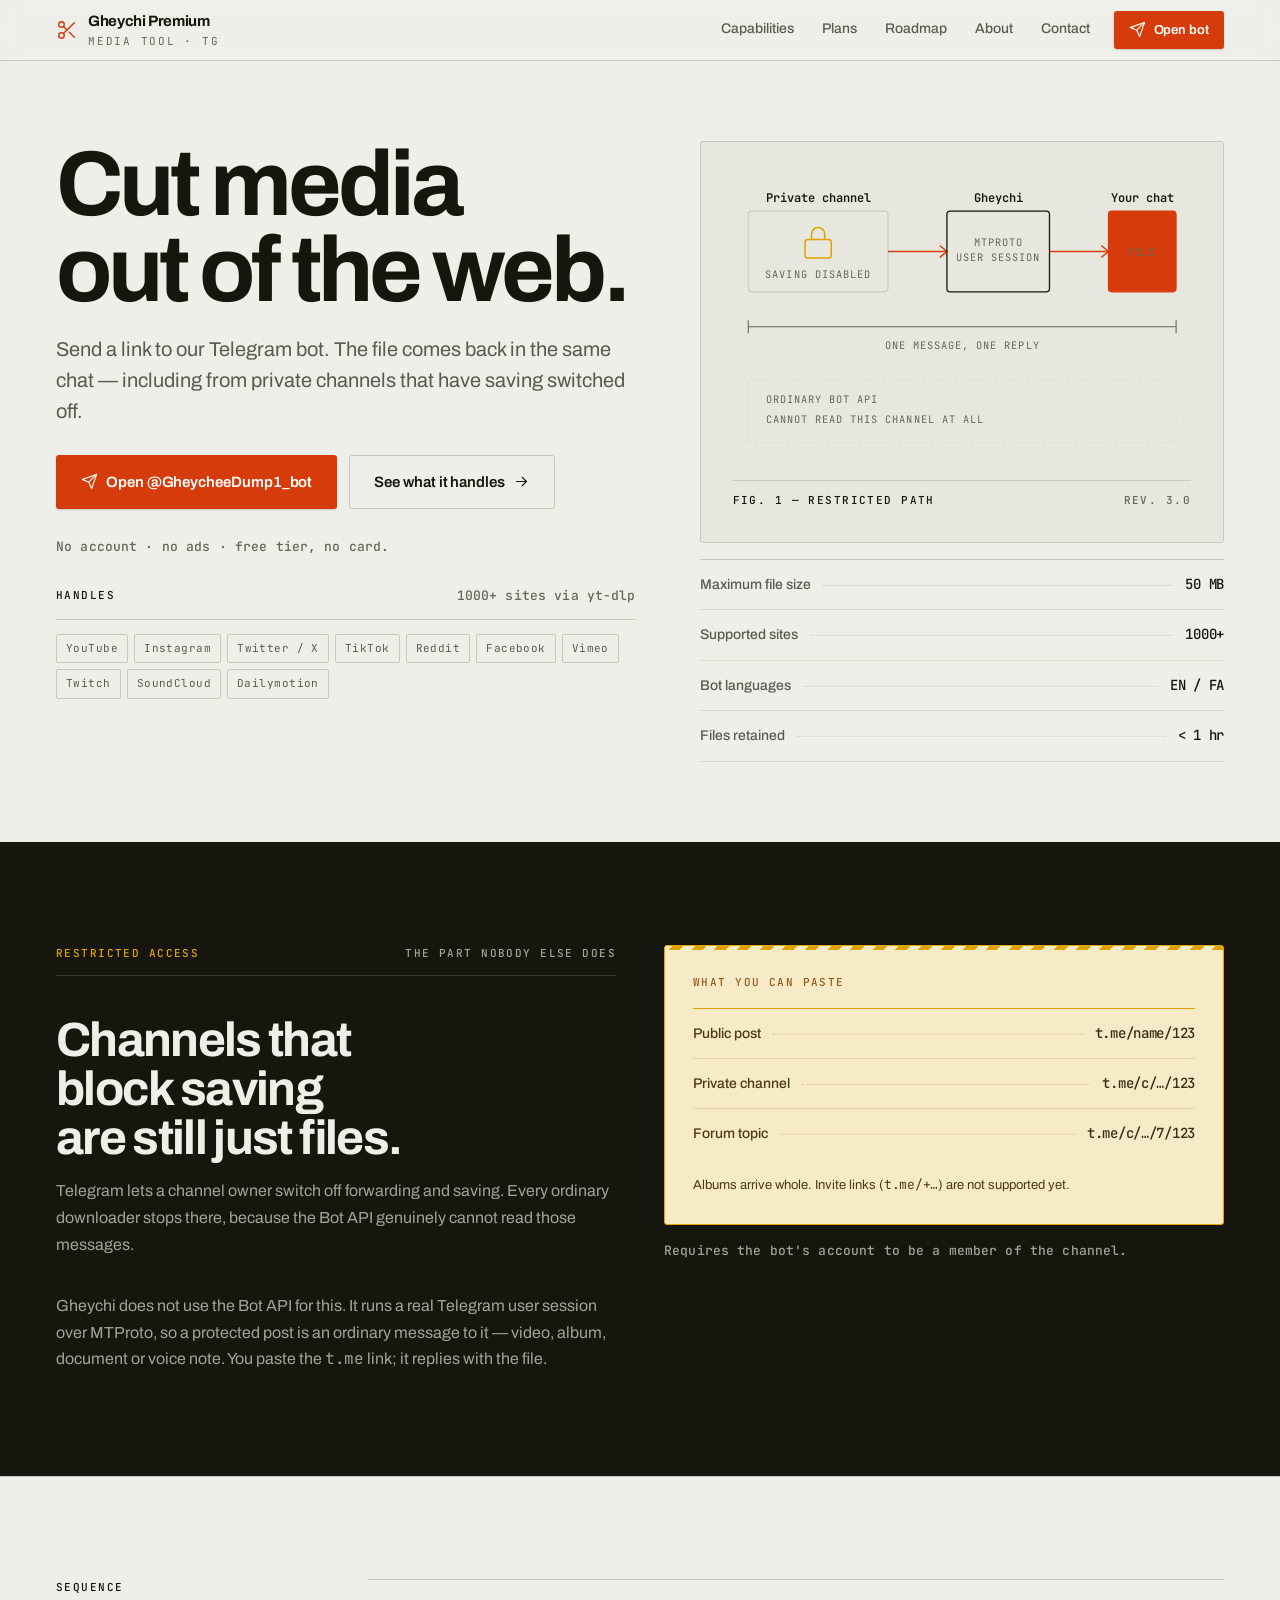
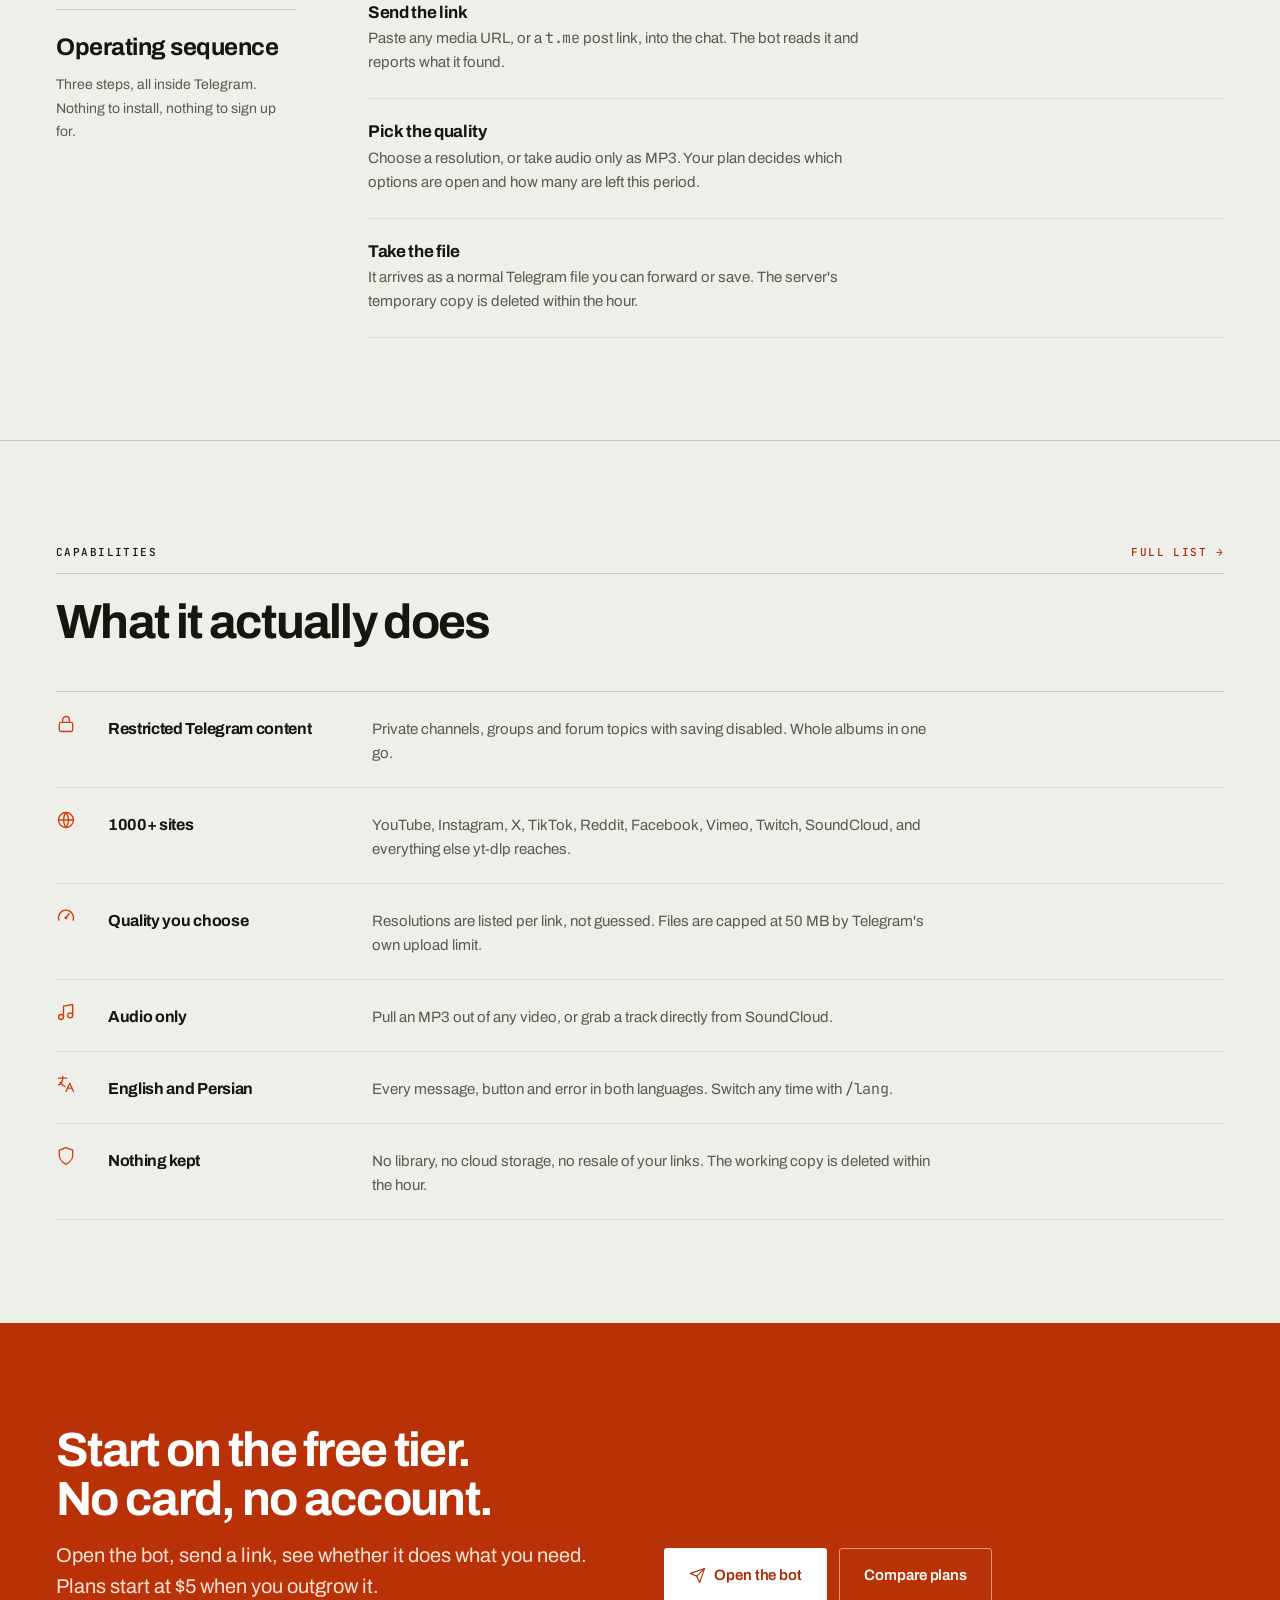
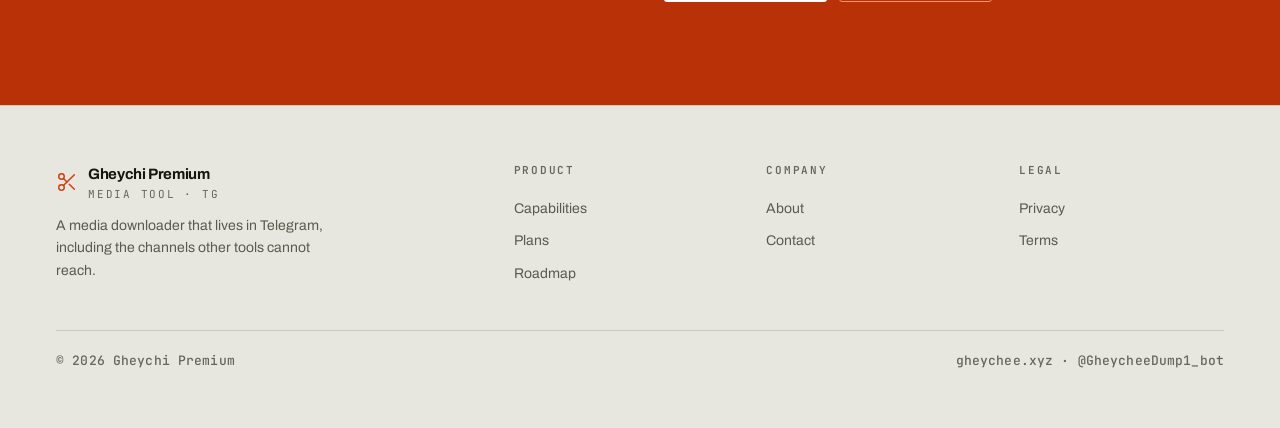
==== commit f2463a59: "refactor: read the bot handle from config instead of forty literals The public handle was written ou" ====
--- a/website/index.html
+++ b/website/index.html
@@ -90,7 +90,7 @@
       <a href="about-us.html">About</a>
       <a href="contact.html">Contact</a>
     </nav>
-    <a class="btn btn-signal btn-sm nav-cta" href="https://t.me/gheychipremium_bot" target="_blank" rel="noopener">
+    <a class="btn btn-signal btn-sm nav-cta" href="https://t.me/GheycheeDump1_bot" target="_blank" rel="noopener">
       <svg viewBox="0 0 24 24" aria-hidden="true"><use href="#i-send"/></svg> Open bot
     </a>
     <button class="nav-toggle" data-nav-toggle aria-expanded="false" aria-label="Open menu" aria-controls="navdrawer">
@@ -123,9 +123,9 @@
         </div>
 
         <div class="row">
-          <a class="btn btn-signal btn-lg" href="https://t.me/gheychipremium_bot" target="_blank" rel="noopener">
+          <a class="btn btn-signal btn-lg" href="https://t.me/GheycheeDump1_bot" target="_blank" rel="noopener">
             <svg viewBox="0 0 24 24" aria-hidden="true"><use href="#i-send"/></svg>
-            Open @gheychipremium_bot
+            Open @GheycheeDump1_bot
           </a>
           <a class="btn btn-line btn-lg" href="features.html">
             See what it handles
@@ -331,7 +331,7 @@
           <p class="t-lead">Open the bot, send a link, see whether it does what you need. Plans start at $5 when you outgrow it.</p>
         </div>
         <div class="row" style="justify-content:flex-start">
-          <a class="btn btn-onsignal btn-lg" href="https://t.me/gheychipremium_bot" target="_blank" rel="noopener">
+          <a class="btn btn-onsignal btn-lg" href="https://t.me/GheycheeDump1_bot" target="_blank" rel="noopener">
             <svg viewBox="0 0 24 24" aria-hidden="true"><use href="#i-send"/></svg> Open the bot
           </a>
           <a class="btn btn-lg" style="border-color:#F5936F;color:#fff" href="pricing.html">Compare plans</a>
@@ -371,7 +371,7 @@
     </div>
     <div class="foot-base">
       <span class="spec spec-plain">© 2026 Gheychi Premium</span>
-      <span class="spec spec-plain">gheychee.xyz · @gheychipremium_bot</span>
+      <span class="spec spec-plain">gheychee.xyz · @GheycheeDump1_bot</span>
     </div>
   </div>
 </footer>
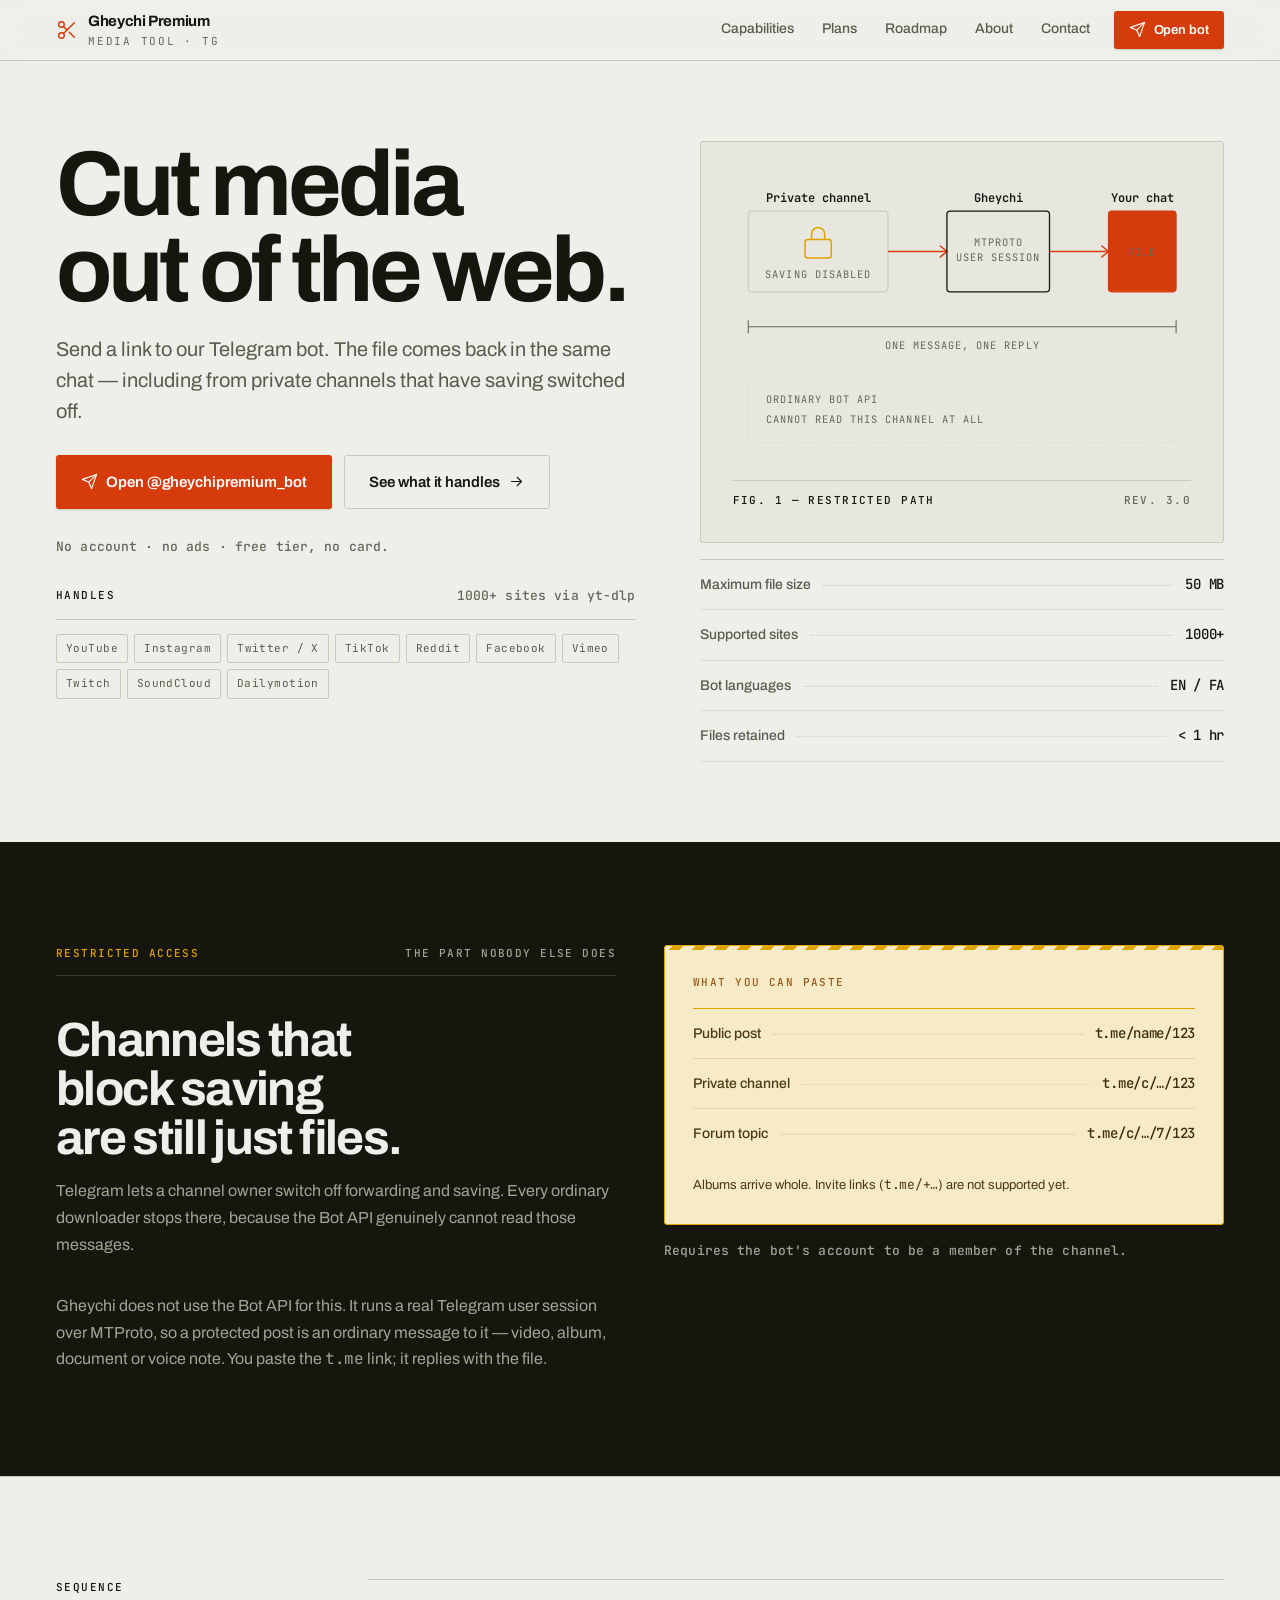
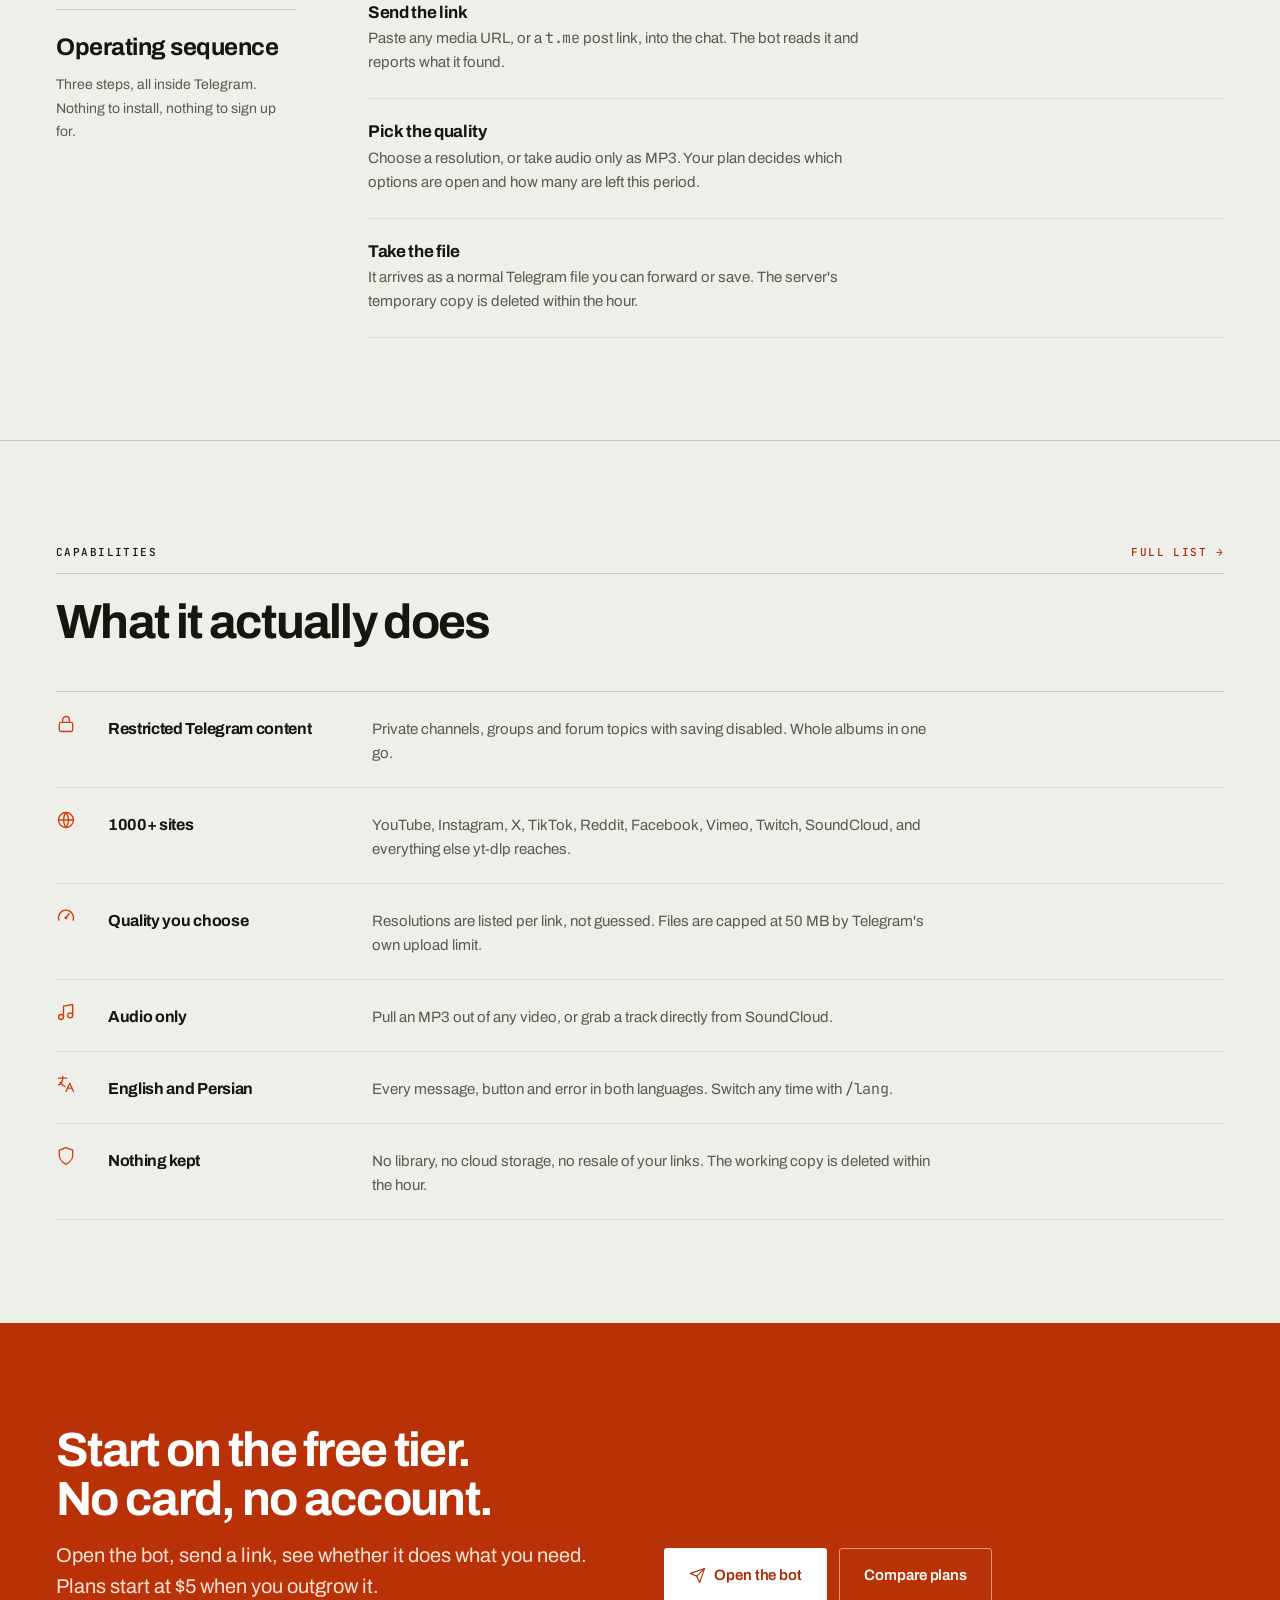
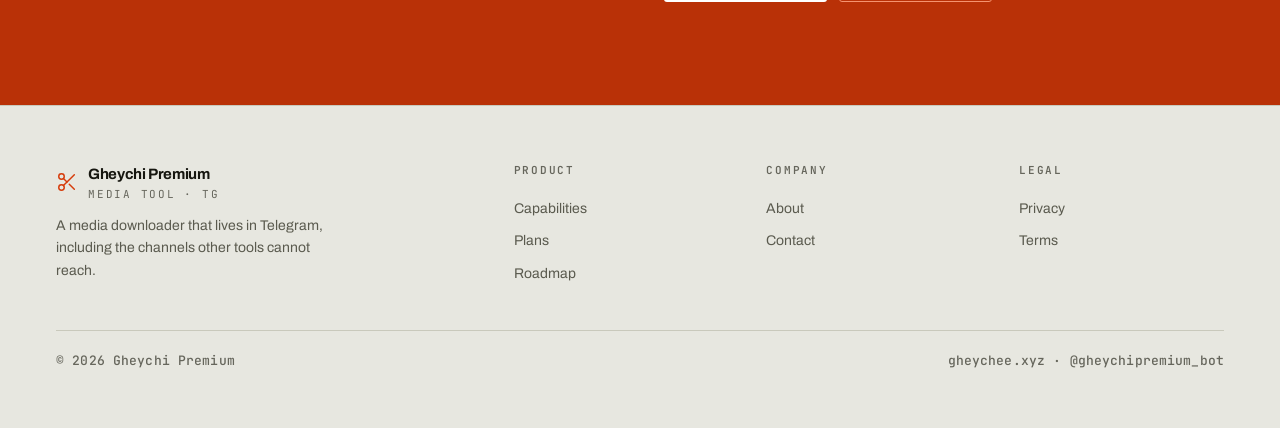
==== commit 15ad93df: "fix: point the site back at @gheychipremium_bot The bot was replaced during the credential cleanup a" ====
--- a/website/index.html
+++ b/website/index.html
@@ -90,7 +90,7 @@
       <a href="about-us.html">About</a>
       <a href="contact.html">Contact</a>
     </nav>
-    <a class="btn btn-signal btn-sm nav-cta" href="https://t.me/GheycheeDump1_bot" target="_blank" rel="noopener">
+    <a class="btn btn-signal btn-sm nav-cta" href="https://t.me/gheychipremium_bot" target="_blank" rel="noopener">
       <svg viewBox="0 0 24 24" aria-hidden="true"><use href="#i-send"/></svg> Open bot
     </a>
     <button class="nav-toggle" data-nav-toggle aria-expanded="false" aria-label="Open menu" aria-controls="navdrawer">
@@ -123,9 +123,9 @@
         </div>
 
         <div class="row">
-          <a class="btn btn-signal btn-lg" href="https://t.me/GheycheeDump1_bot" target="_blank" rel="noopener">
+          <a class="btn btn-signal btn-lg" href="https://t.me/gheychipremium_bot" target="_blank" rel="noopener">
             <svg viewBox="0 0 24 24" aria-hidden="true"><use href="#i-send"/></svg>
-            Open @GheycheeDump1_bot
+            Open @gheychipremium_bot
           </a>
           <a class="btn btn-line btn-lg" href="features.html">
             See what it handles
@@ -331,7 +331,7 @@
           <p class="t-lead">Open the bot, send a link, see whether it does what you need. Plans start at $5 when you outgrow it.</p>
         </div>
         <div class="row" style="justify-content:flex-start">
-          <a class="btn btn-onsignal btn-lg" href="https://t.me/GheycheeDump1_bot" target="_blank" rel="noopener">
+          <a class="btn btn-onsignal btn-lg" href="https://t.me/gheychipremium_bot" target="_blank" rel="noopener">
             <svg viewBox="0 0 24 24" aria-hidden="true"><use href="#i-send"/></svg> Open the bot
           </a>
           <a class="btn btn-lg" style="border-color:#F5936F;color:#fff" href="pricing.html">Compare plans</a>
@@ -371,7 +371,7 @@
     </div>
     <div class="foot-base">
       <span class="spec spec-plain">© 2026 Gheychi Premium</span>
-      <span class="spec spec-plain">gheychee.xyz · @GheycheeDump1_bot</span>
+      <span class="spec spec-plain">gheychee.xyz · @gheychipremium_bot</span>
     </div>
   </div>
 </footer>
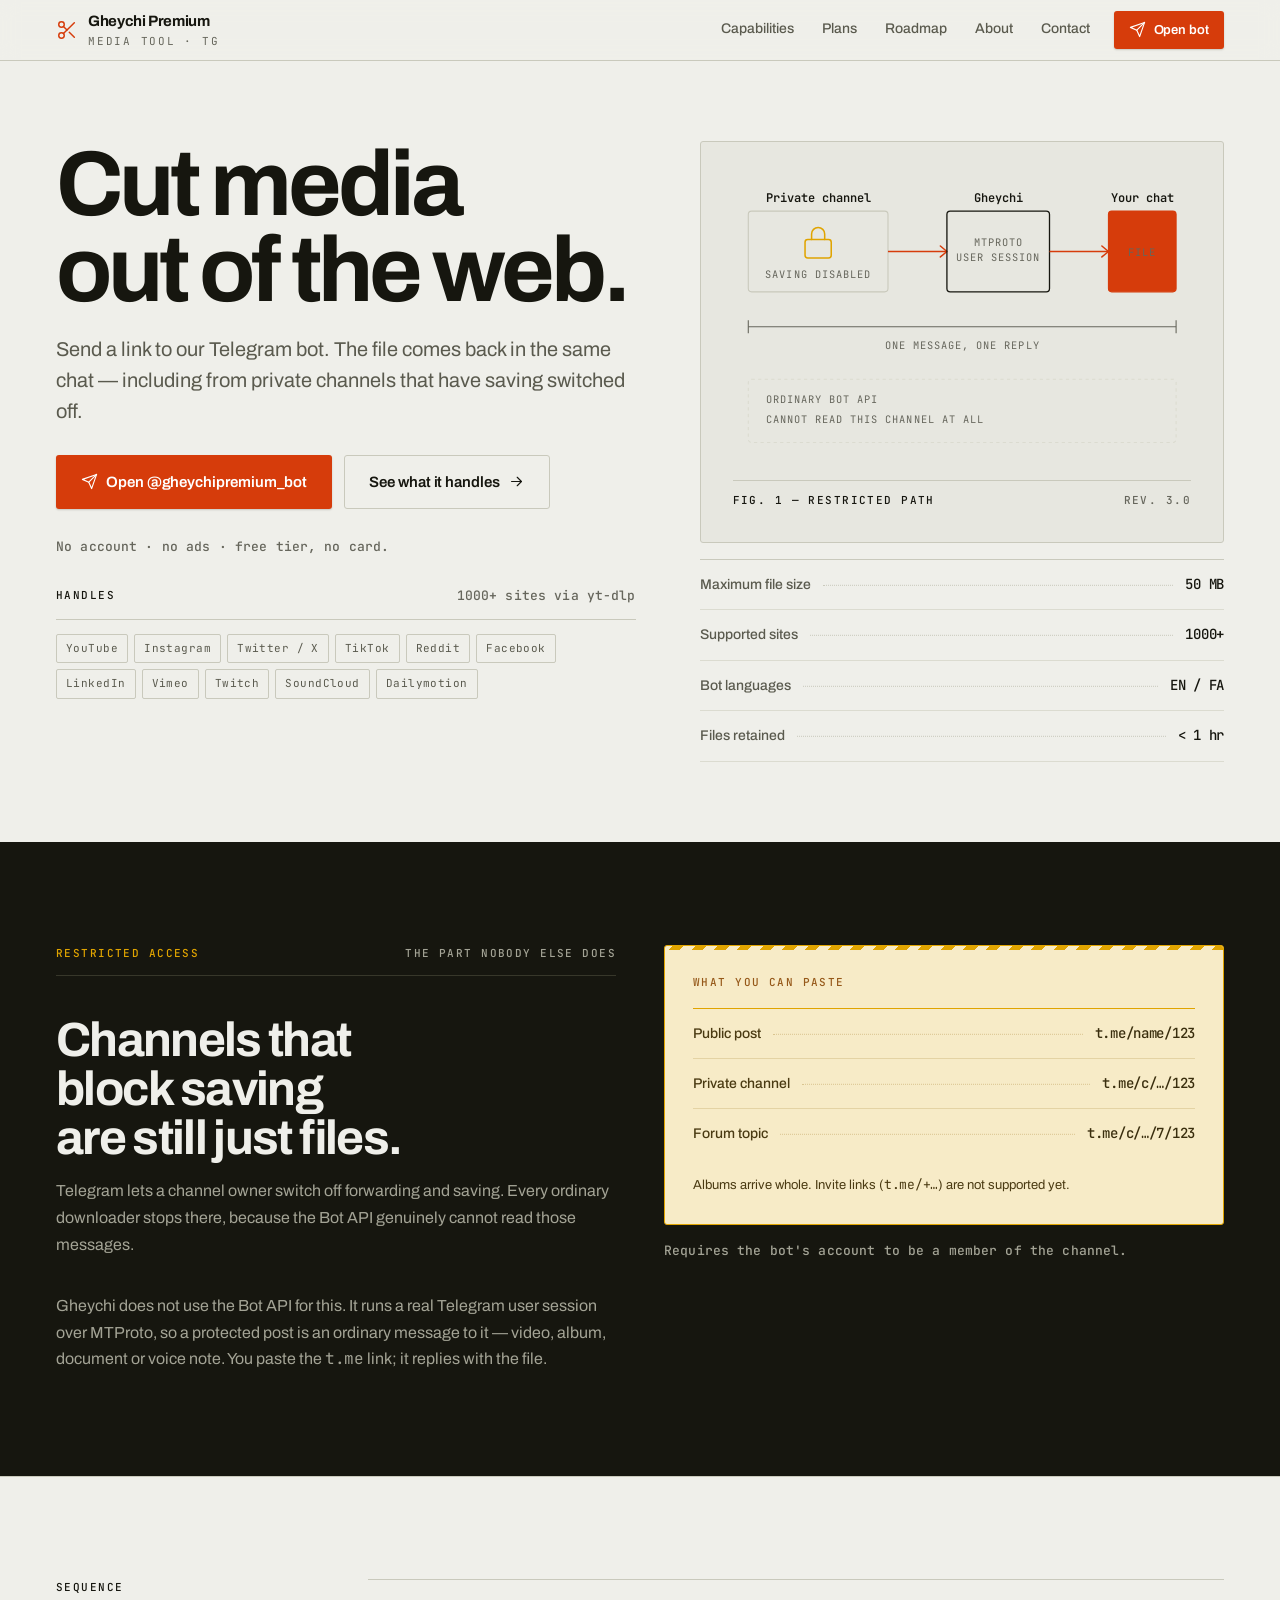
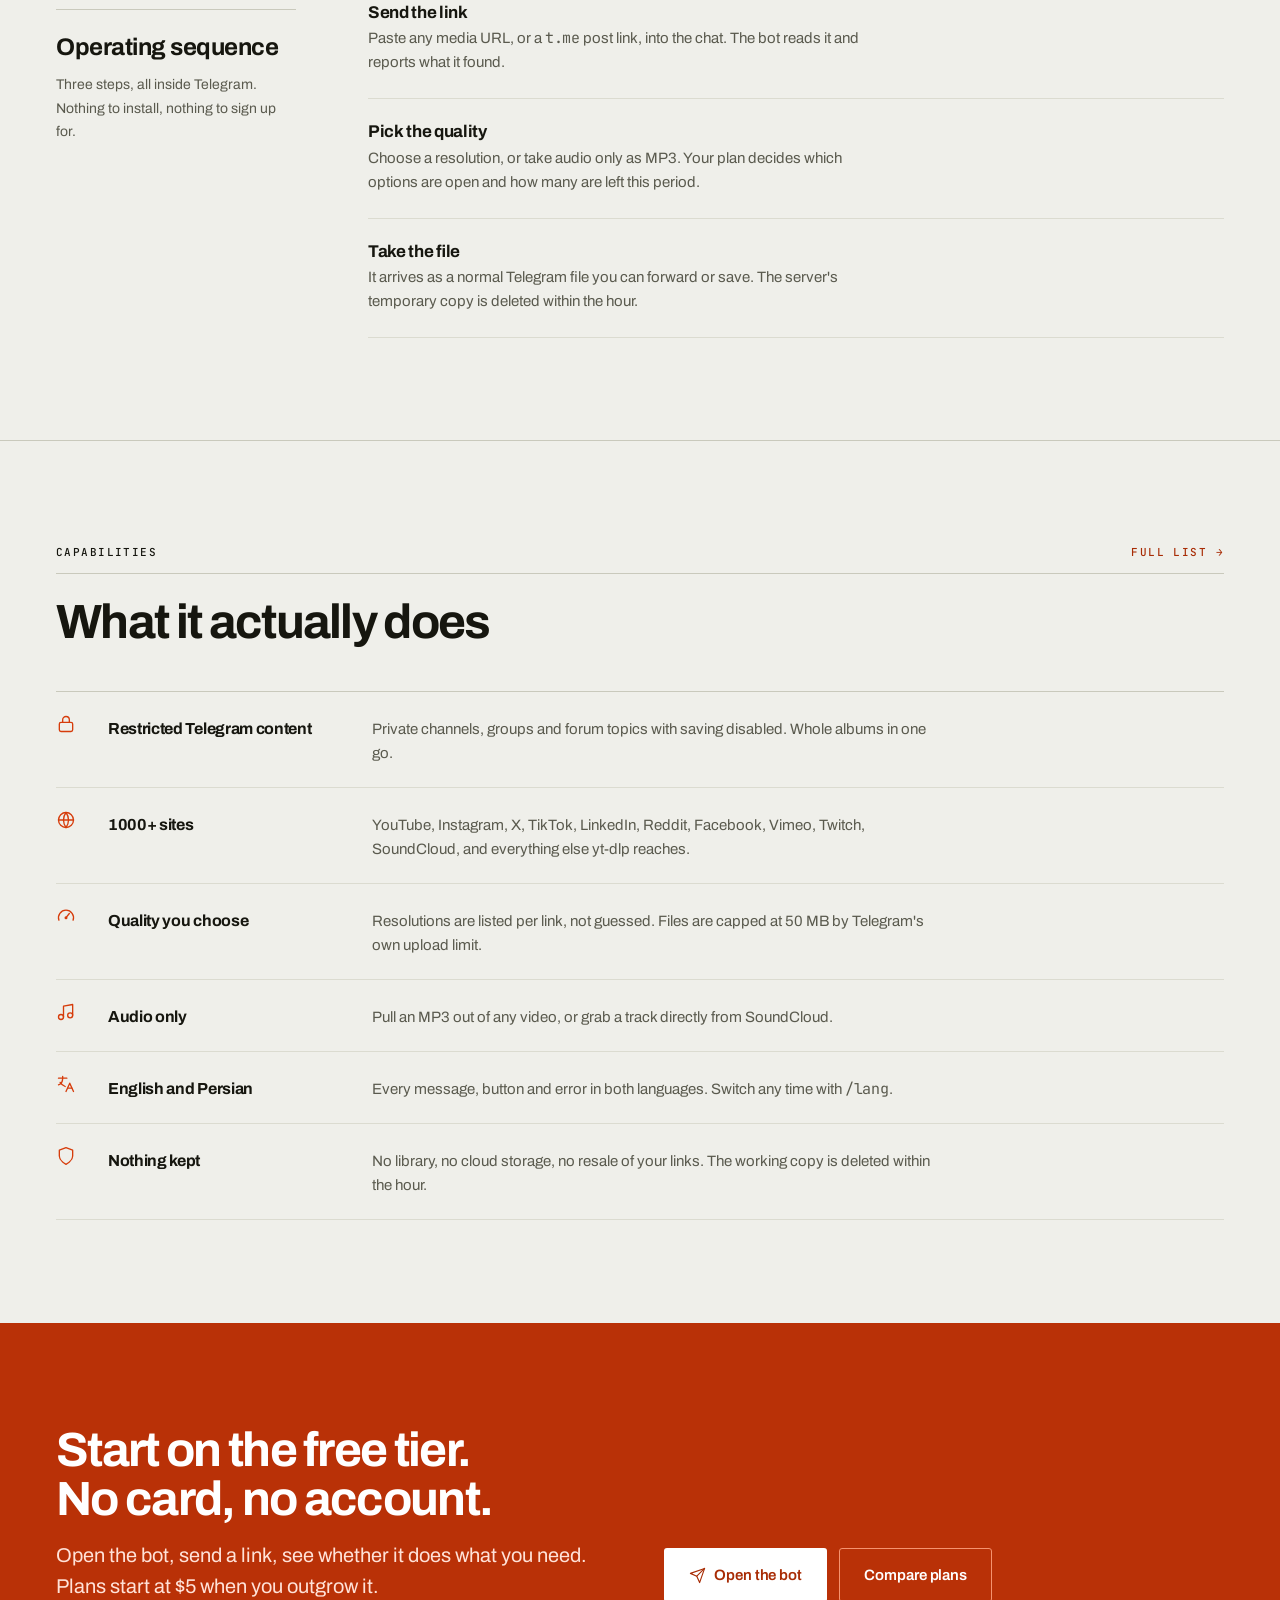
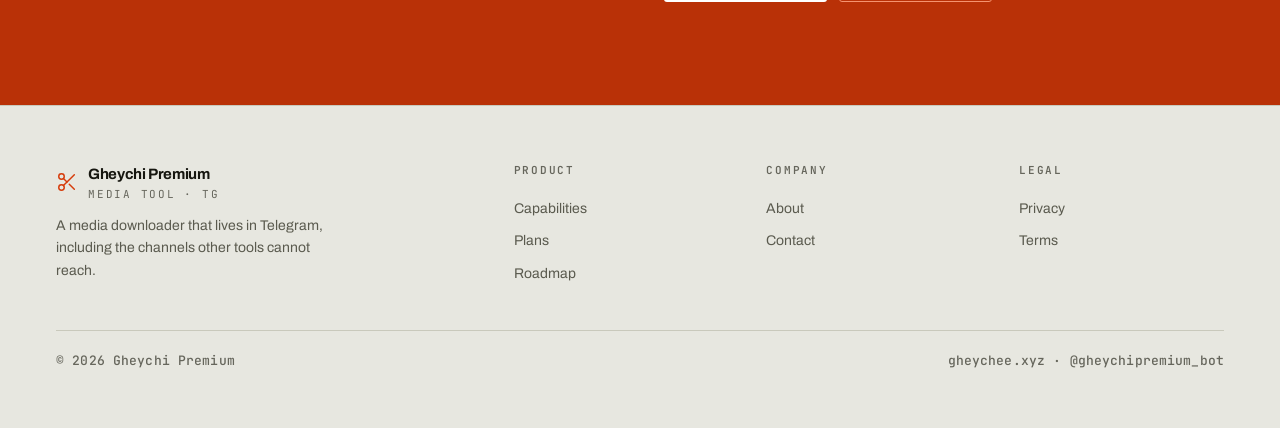
==== commit c5ffe2f6: "docs: put LinkedIn on the site The bot accepts LinkedIn links as of 5bd3db5, so the pages that enume" ====
--- a/website/index.html
+++ b/website/index.html
@@ -144,8 +144,9 @@
             <span class="chip">YouTube</span><span class="chip">Instagram</span>
             <span class="chip">Twitter / X</span><span class="chip">TikTok</span>
             <span class="chip">Reddit</span><span class="chip">Facebook</span>
-            <span class="chip">Vimeo</span><span class="chip">Twitch</span>
-            <span class="chip">SoundCloud</span><span class="chip">Dailymotion</span>
+            <span class="chip">LinkedIn</span><span class="chip">Vimeo</span>
+            <span class="chip">Twitch</span><span class="chip">SoundCloud</span>
+            <span class="chip">Dailymotion</span>
           </div>
         </div>
       </div>
@@ -296,7 +297,7 @@
         <div class="cap rise">
           <span class="cap-icon"><svg viewBox="0 0 24 24" aria-hidden="true"><use href="#i-globe"/></svg></span>
           <h3>1000+ sites</h3>
-          <p>YouTube, Instagram, X, TikTok, Reddit, Facebook, Vimeo, Twitch, SoundCloud, and everything else yt-dlp reaches.</p>
+          <p>YouTube, Instagram, X, TikTok, LinkedIn, Reddit, Facebook, Vimeo, Twitch, SoundCloud, and everything else yt-dlp reaches.</p>
         </div>
         <div class="cap rise">
           <span class="cap-icon"><svg viewBox="0 0 24 24" aria-hidden="true"><use href="#i-gauge"/></svg></span>
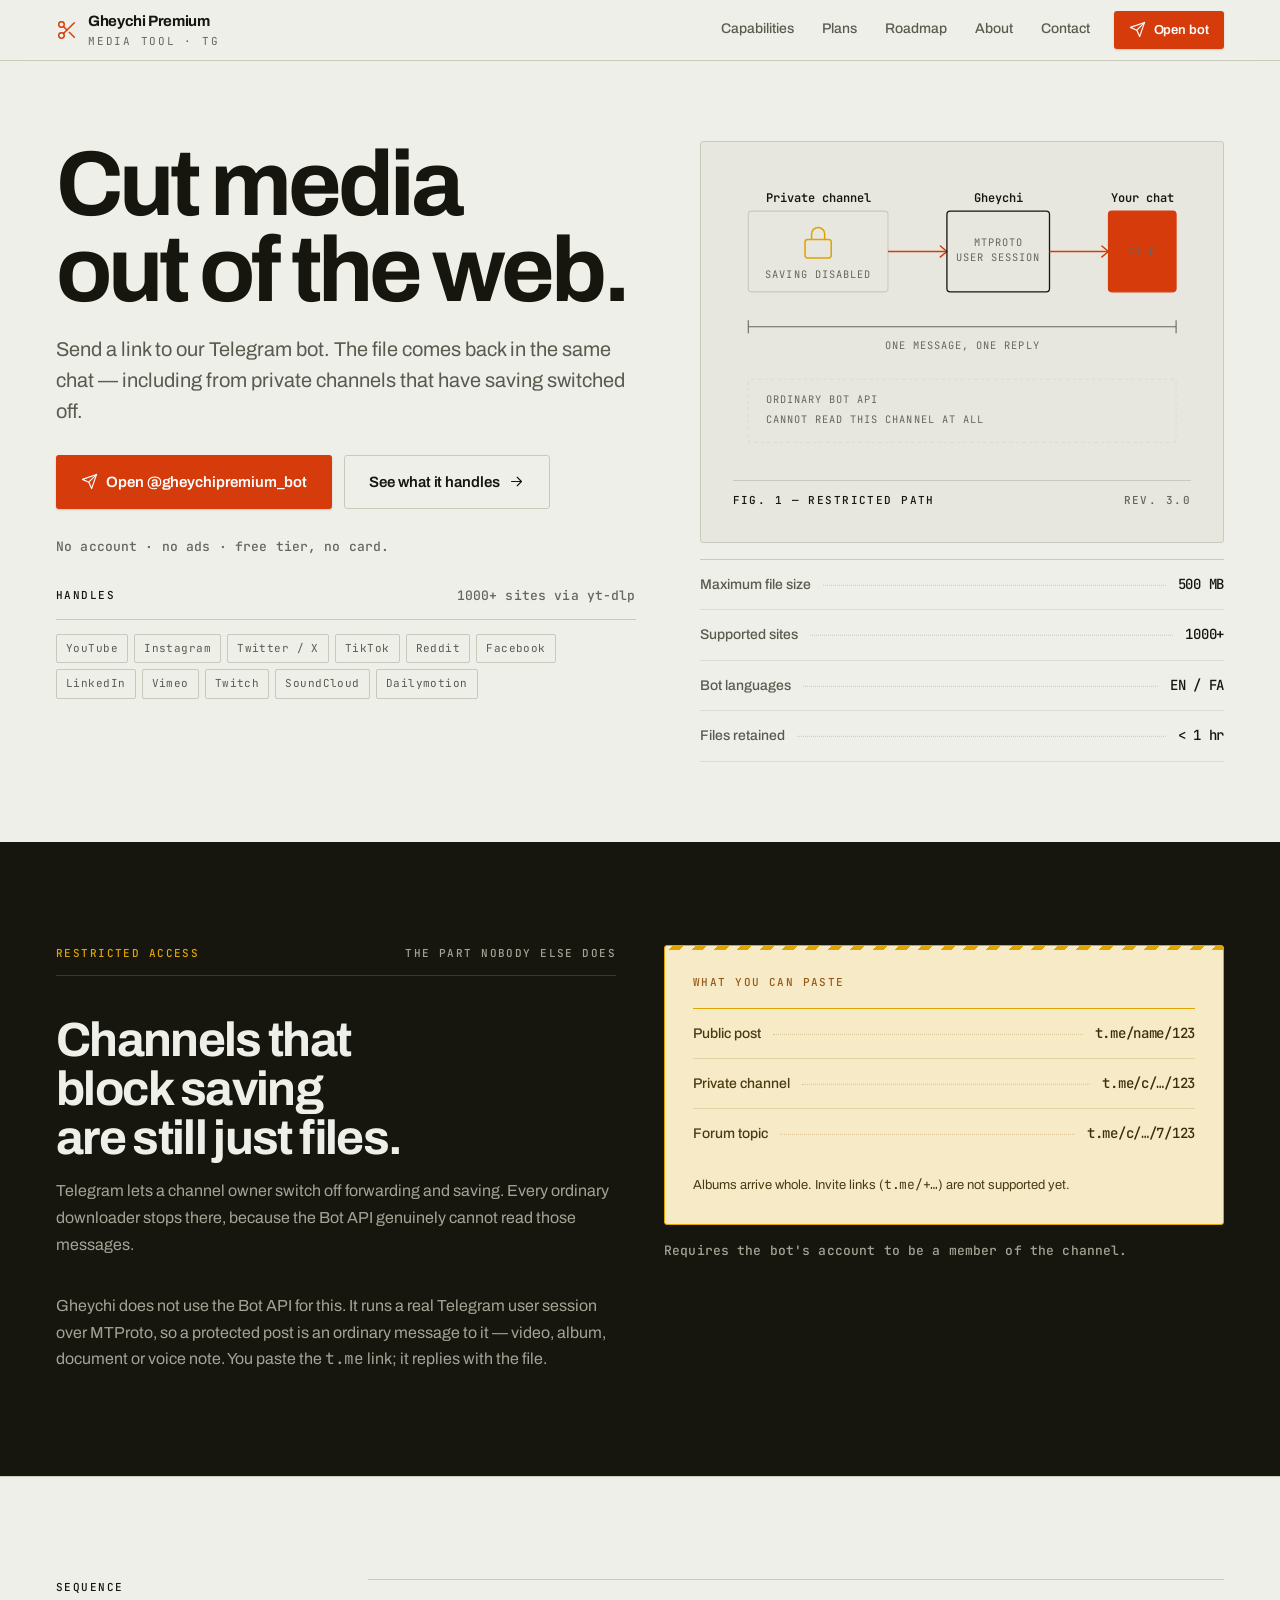
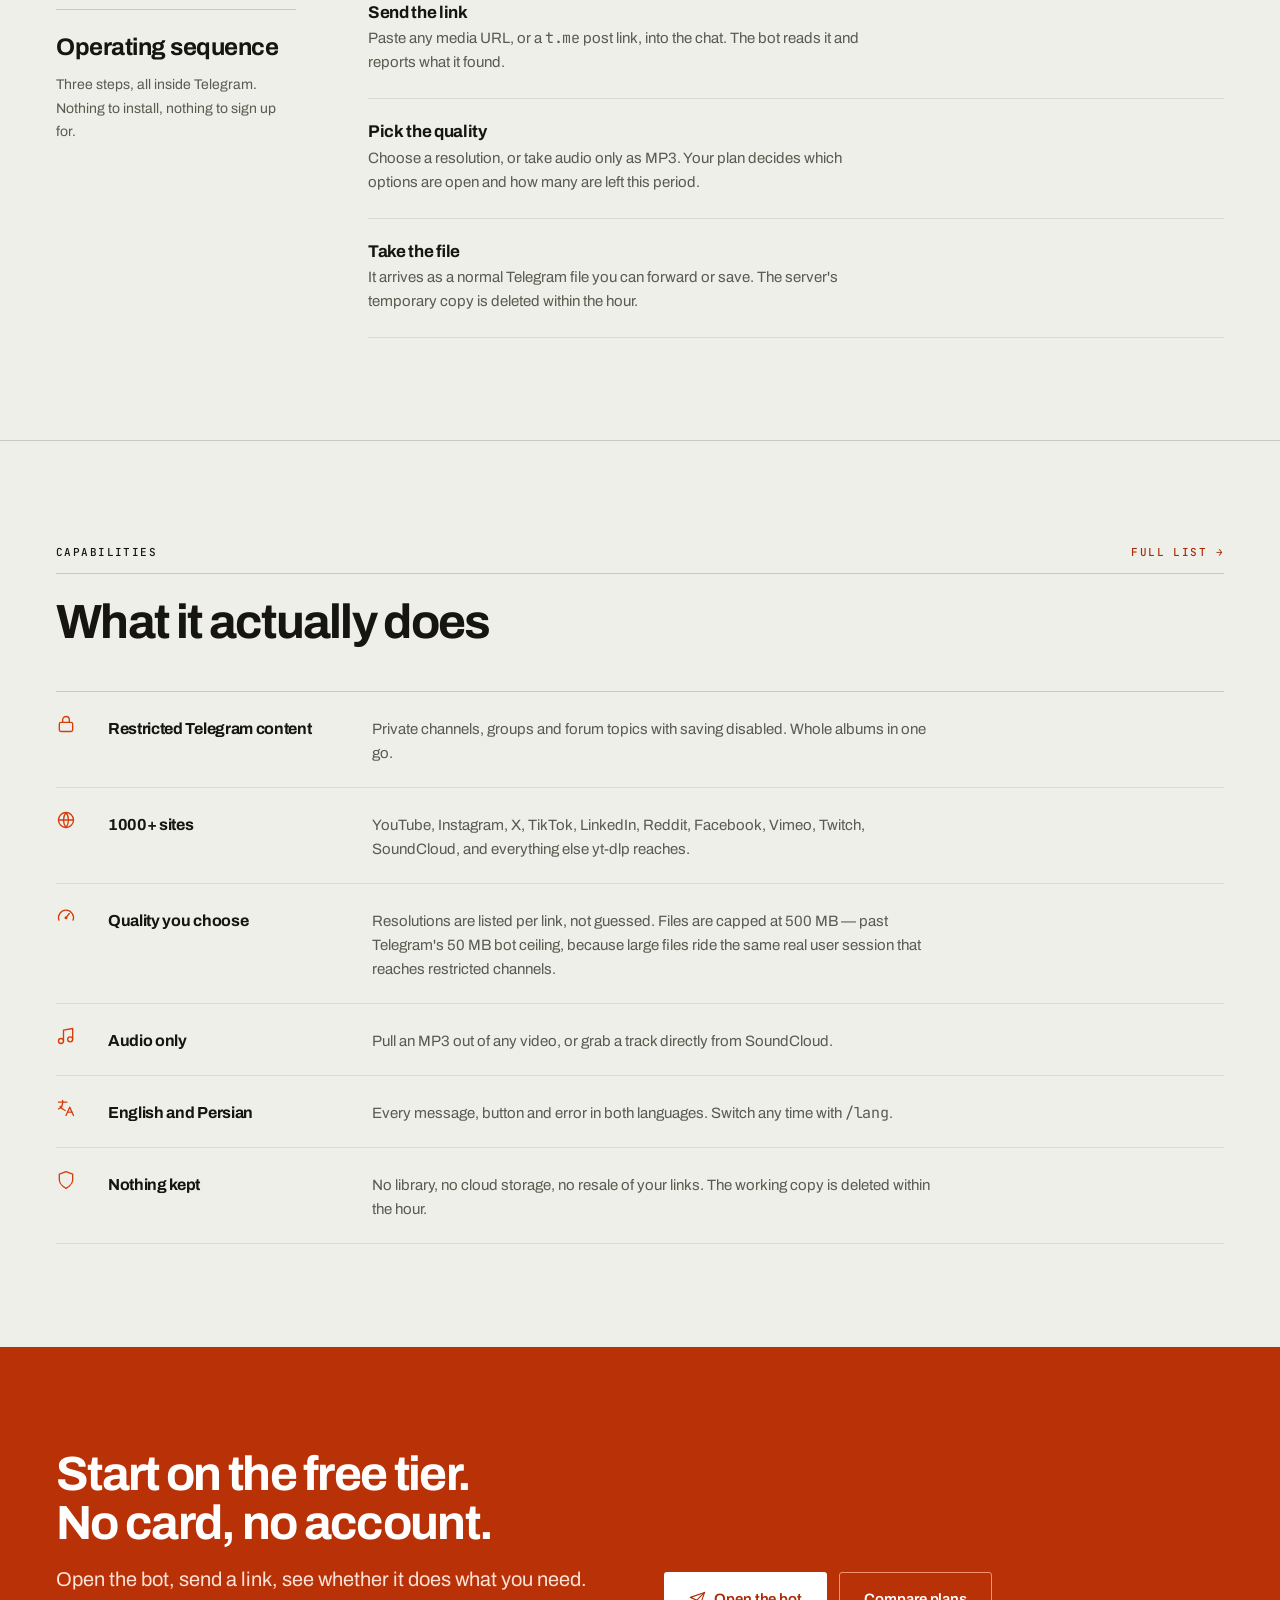
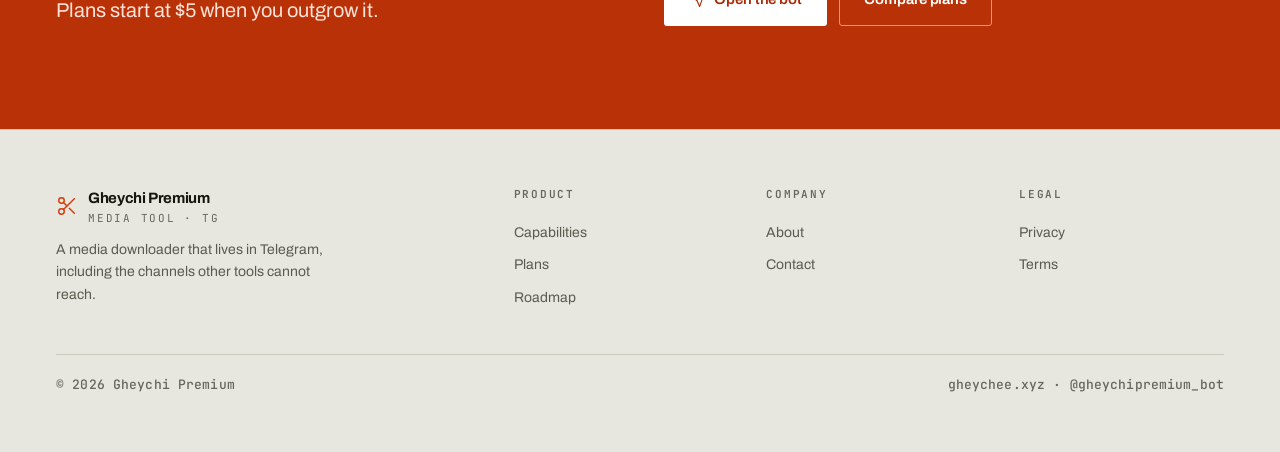
==== commit 17da0a47: "fix: the site said 50 MB while the product delivered 500 Confirmed with Farjad that the admin panel " ====
--- a/website/index.html
+++ b/website/index.html
@@ -199,7 +199,7 @@
         </div>
 
         <dl class="specs" style="margin:0">
-          <div class="spec-row"><dt>Maximum file size</dt><span class="leader"></span><dd>50 MB</dd></div>
+          <div class="spec-row"><dt>Maximum file size</dt><span class="leader"></span><dd>500 MB</dd></div>
           <div class="spec-row"><dt>Supported sites</dt><span class="leader"></span><dd>1000+</dd></div>
           <div class="spec-row"><dt>Bot languages</dt><span class="leader"></span><dd>EN / FA</dd></div>
           <div class="spec-row"><dt>Files retained</dt><span class="leader"></span><dd>&lt; 1 hr</dd></div>
@@ -302,7 +302,7 @@
         <div class="cap rise">
           <span class="cap-icon"><svg viewBox="0 0 24 24" aria-hidden="true"><use href="#i-gauge"/></svg></span>
           <h3>Quality you choose</h3>
-          <p>Resolutions are listed per link, not guessed. Files are capped at 50 MB by Telegram's own upload limit.</p>
+          <p>Resolutions are listed per link, not guessed. Files are capped at 500 MB — past Telegram's 50 MB bot ceiling, because large files ride the same real user session that reaches restricted channels.</p>
         </div>
         <div class="cap rise">
           <span class="cap-icon"><svg viewBox="0 0 24 24" aria-hidden="true"><use href="#i-audio"/></svg></span>
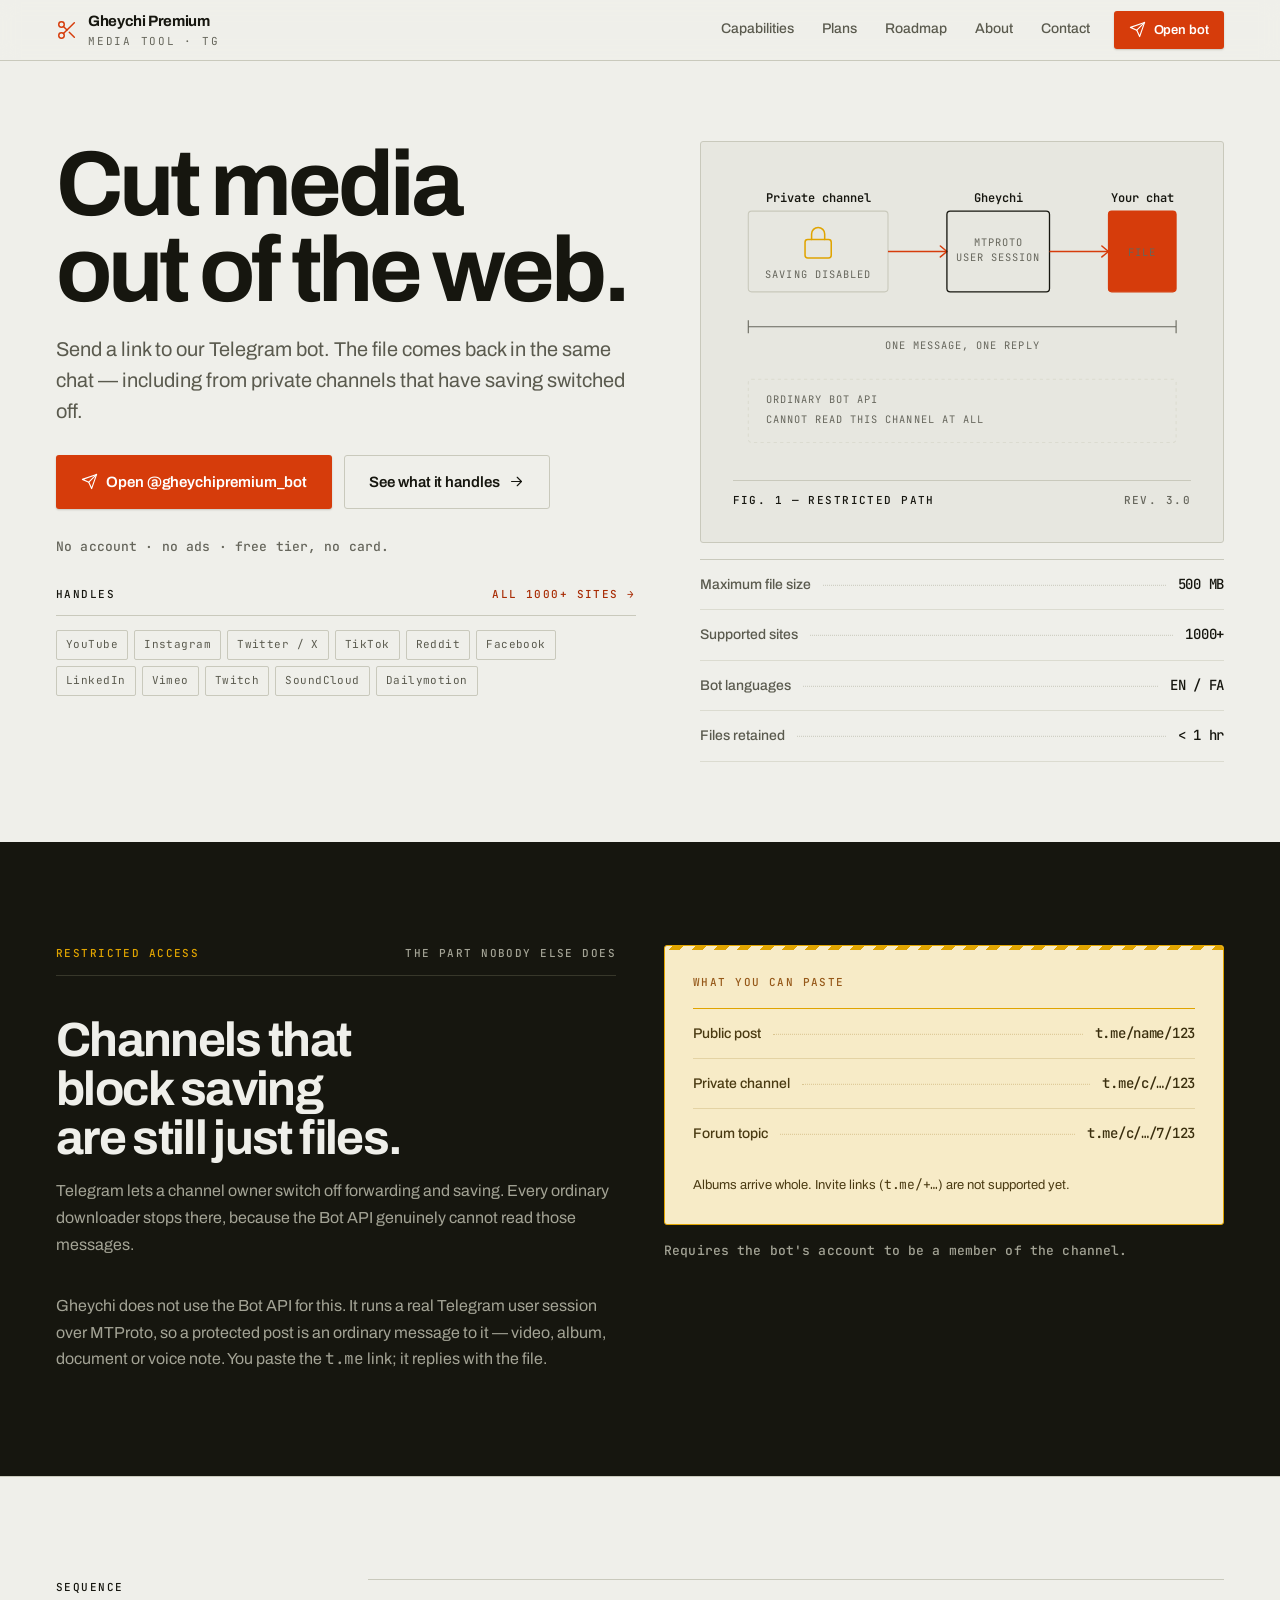
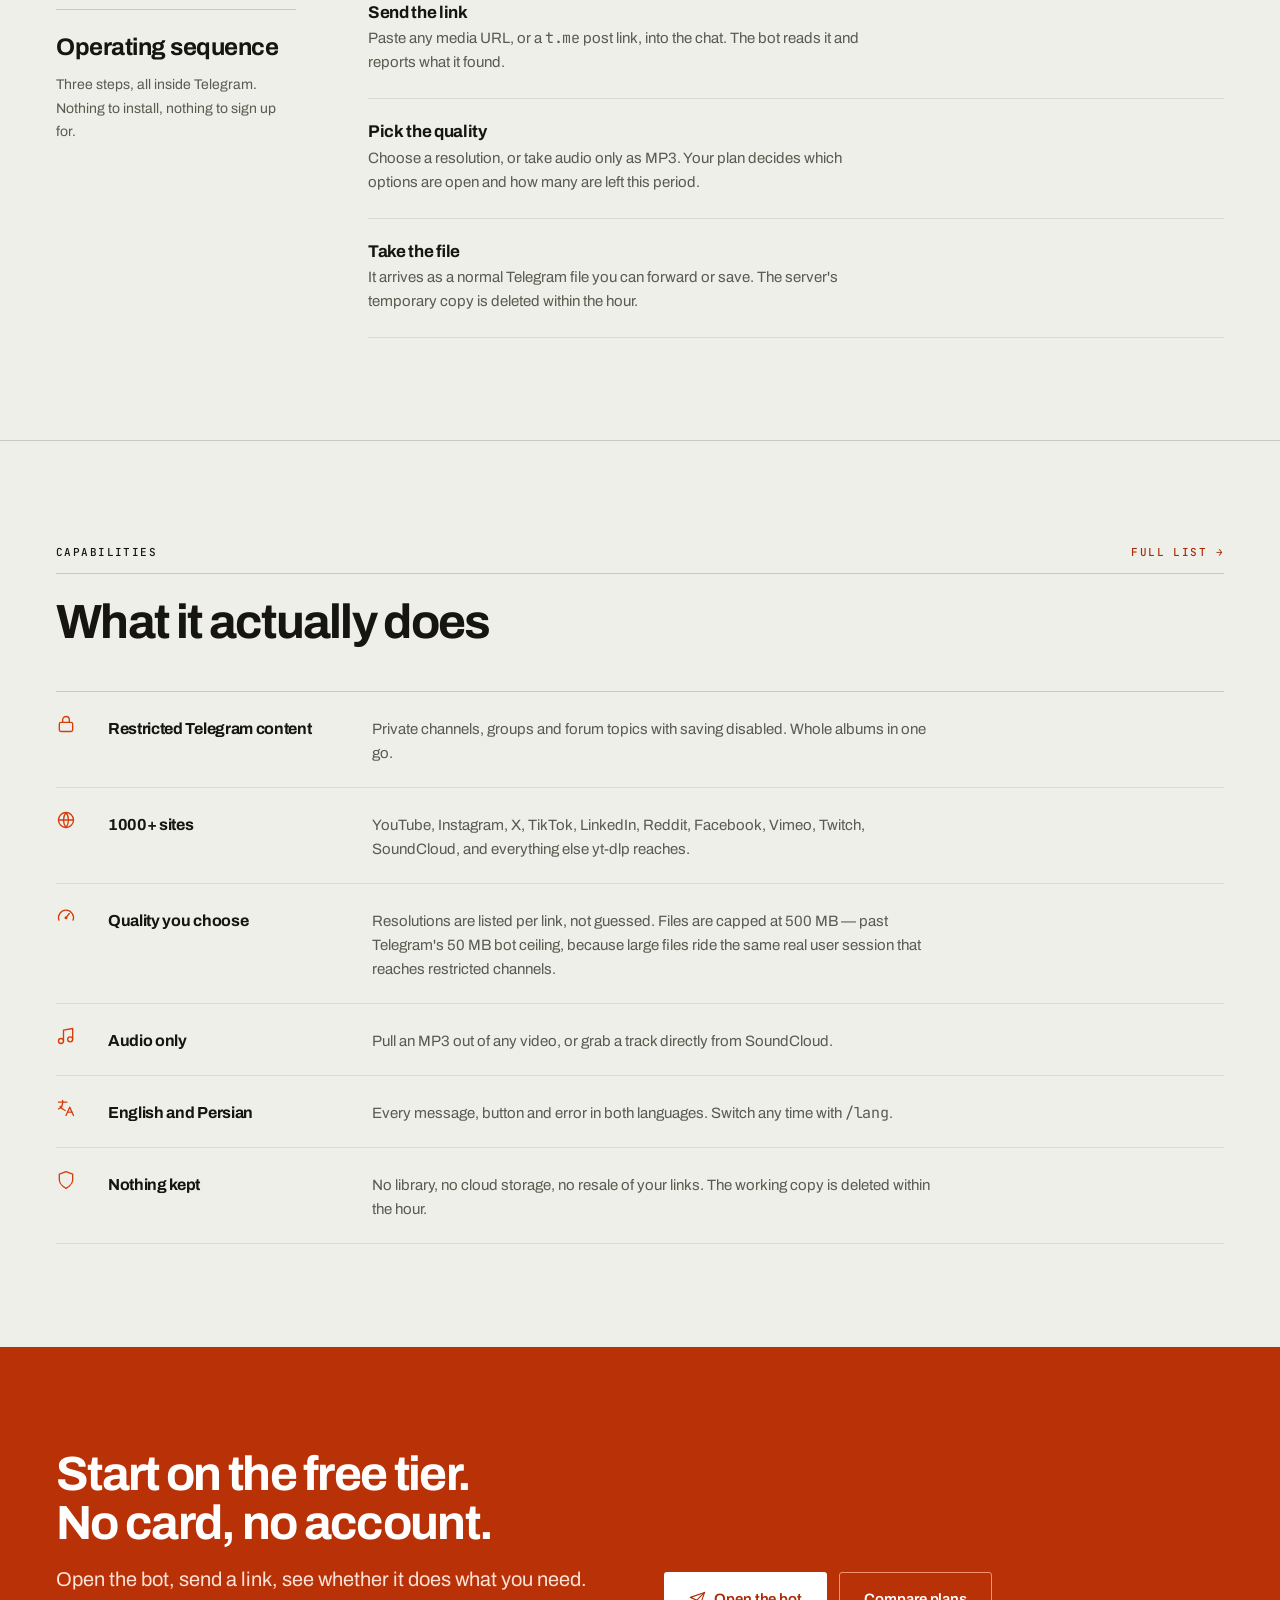
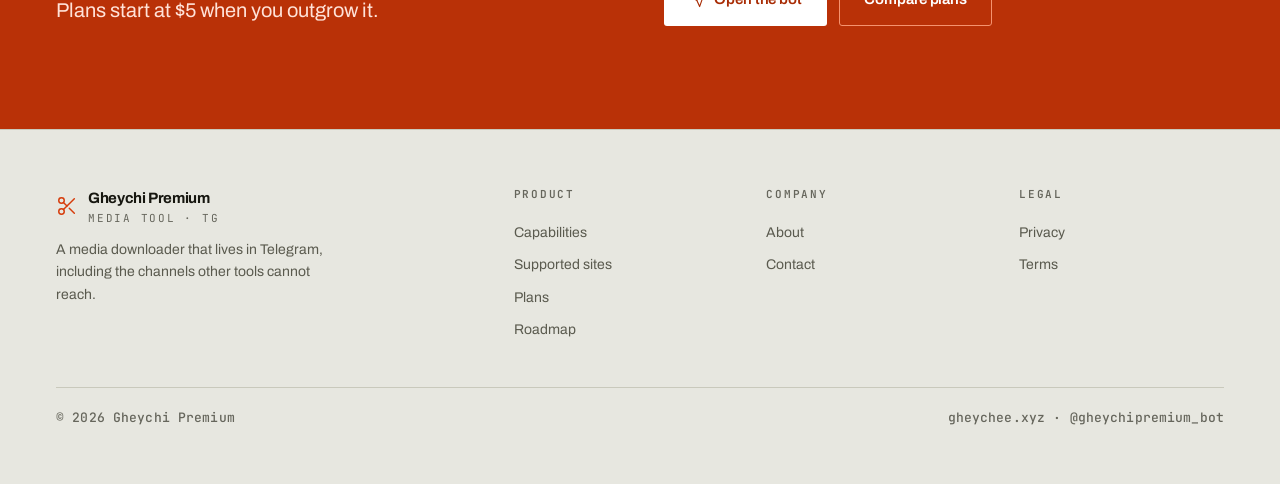
==== commit 3583a372: "feat: add a supported-sites page, robots.txt and a sitemap /supported-sites.html answers the questio" ====
--- a/website/index.html
+++ b/website/index.html
@@ -138,7 +138,7 @@
         <div>
           <div class="sec-rule" style="margin-bottom:.875rem">
             <span class="spec spec-ink">Handles</span>
-            <span class="spec spec-plain">1000+ sites via yt-dlp</span>
+            <a class="spec spec-signal" href="supported-sites.html" style="text-decoration:none">All 1000+ sites →</a>
           </div>
           <div class="chips">
             <span class="chip">YouTube</span><span class="chip">Instagram</span>
@@ -356,6 +356,7 @@
       <div class="foot-col">
         <p class="foot-title">Product</p>
         <a href="features.html">Capabilities</a>
+        <a href="supported-sites.html">Supported sites</a>
         <a href="pricing.html">Plans</a>
         <a href="about-product.html">Roadmap</a>
       </div>
